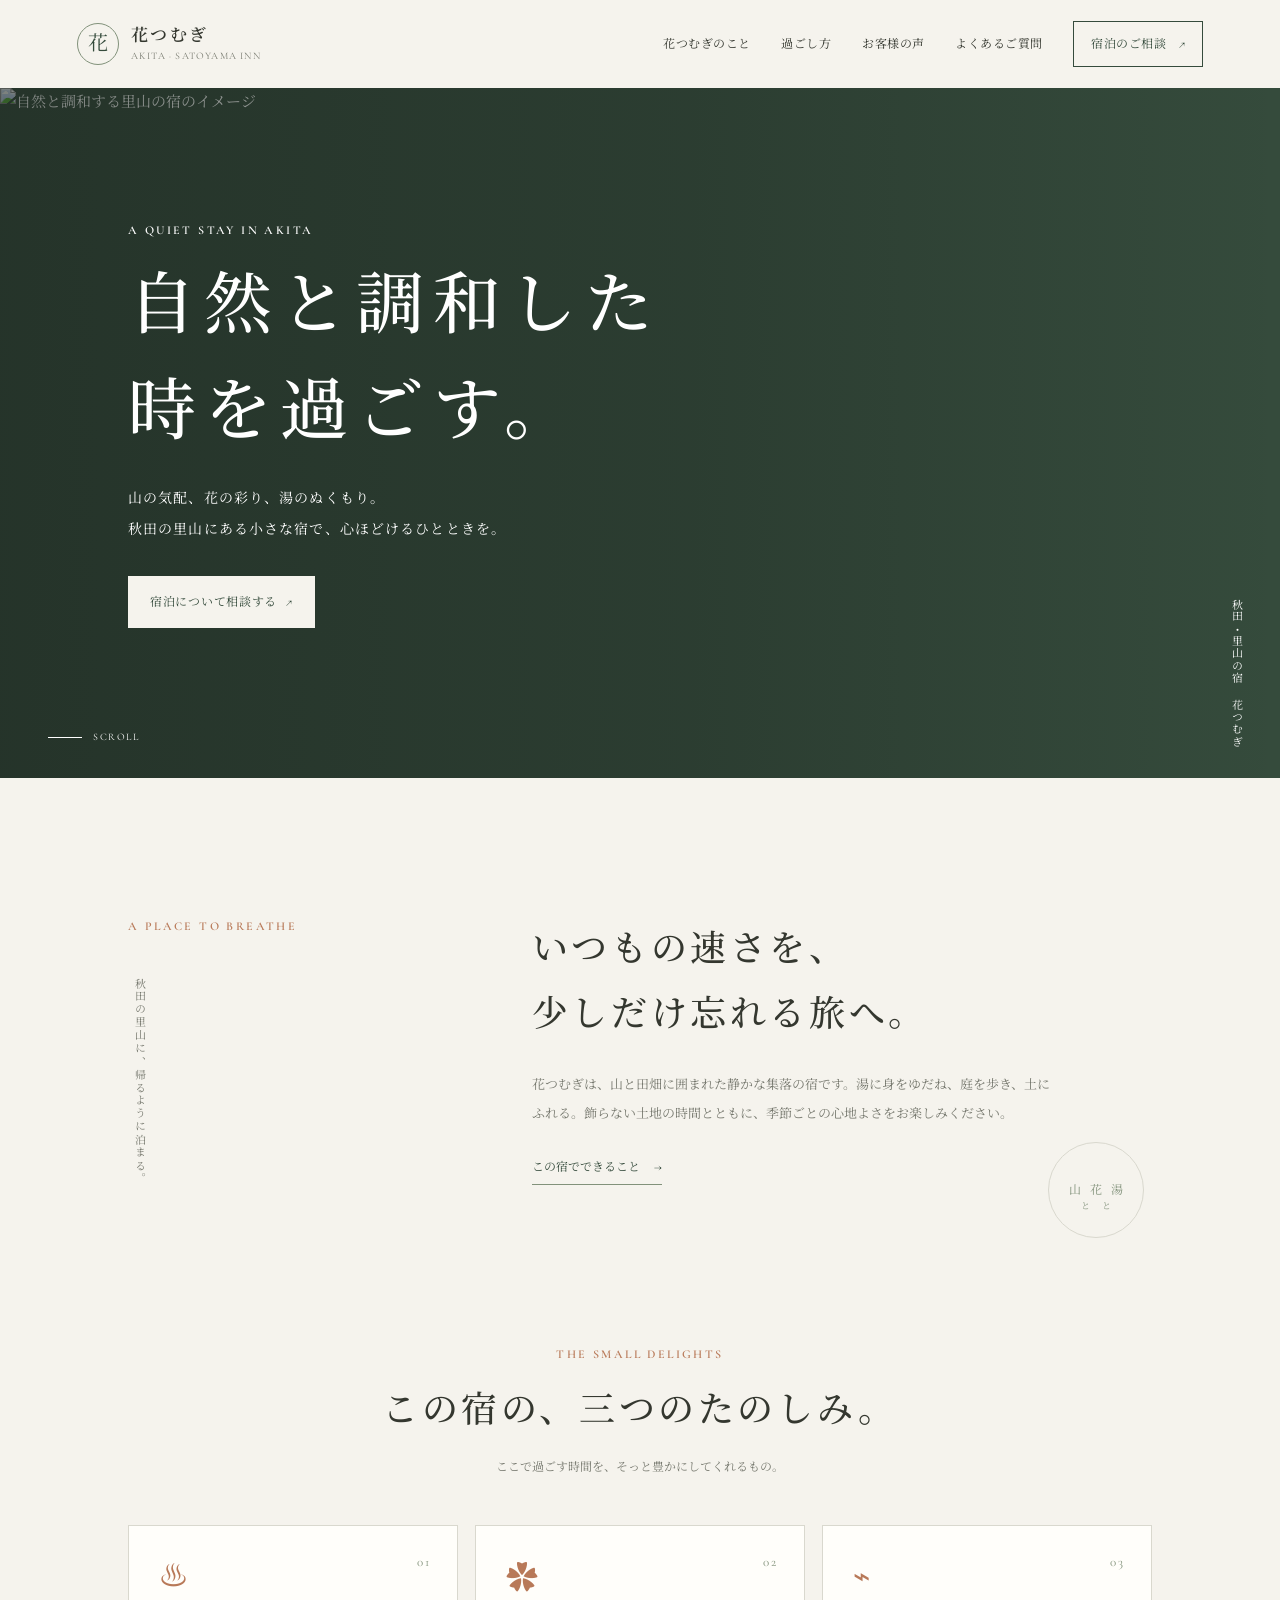
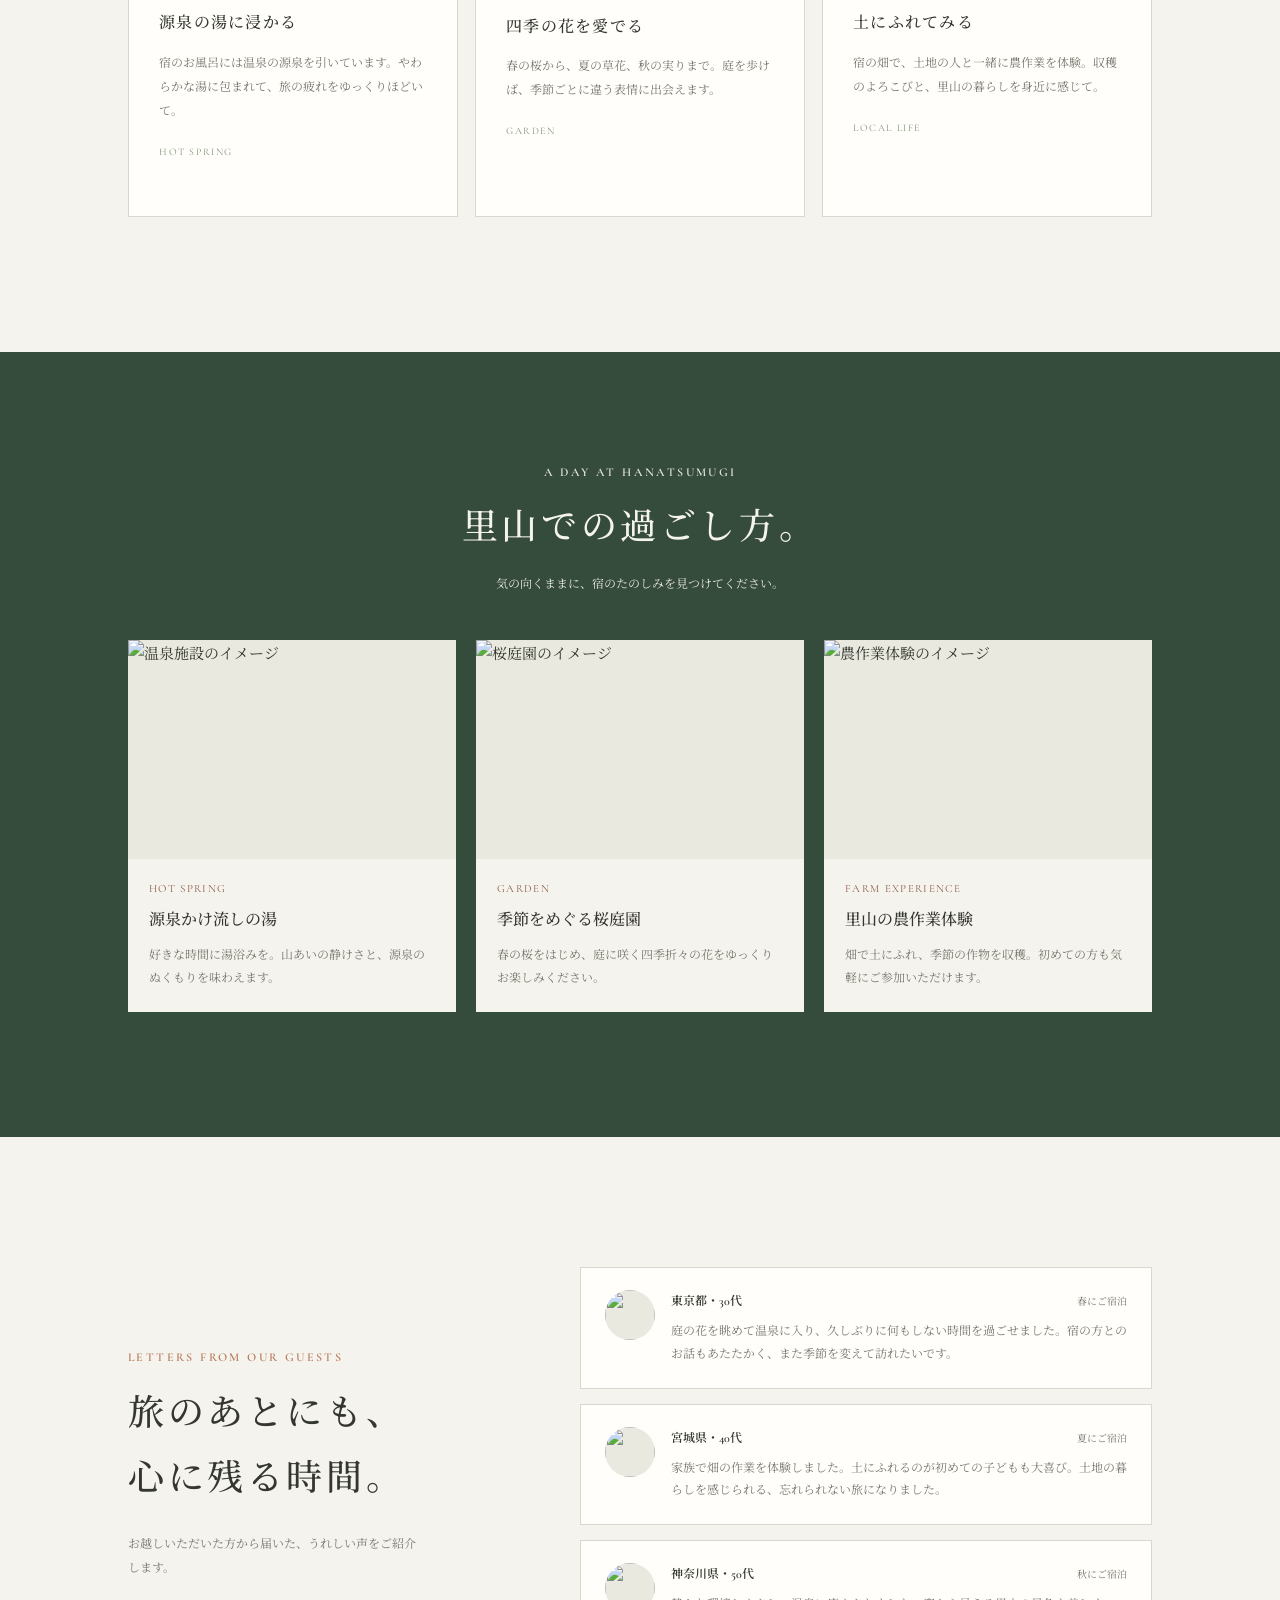
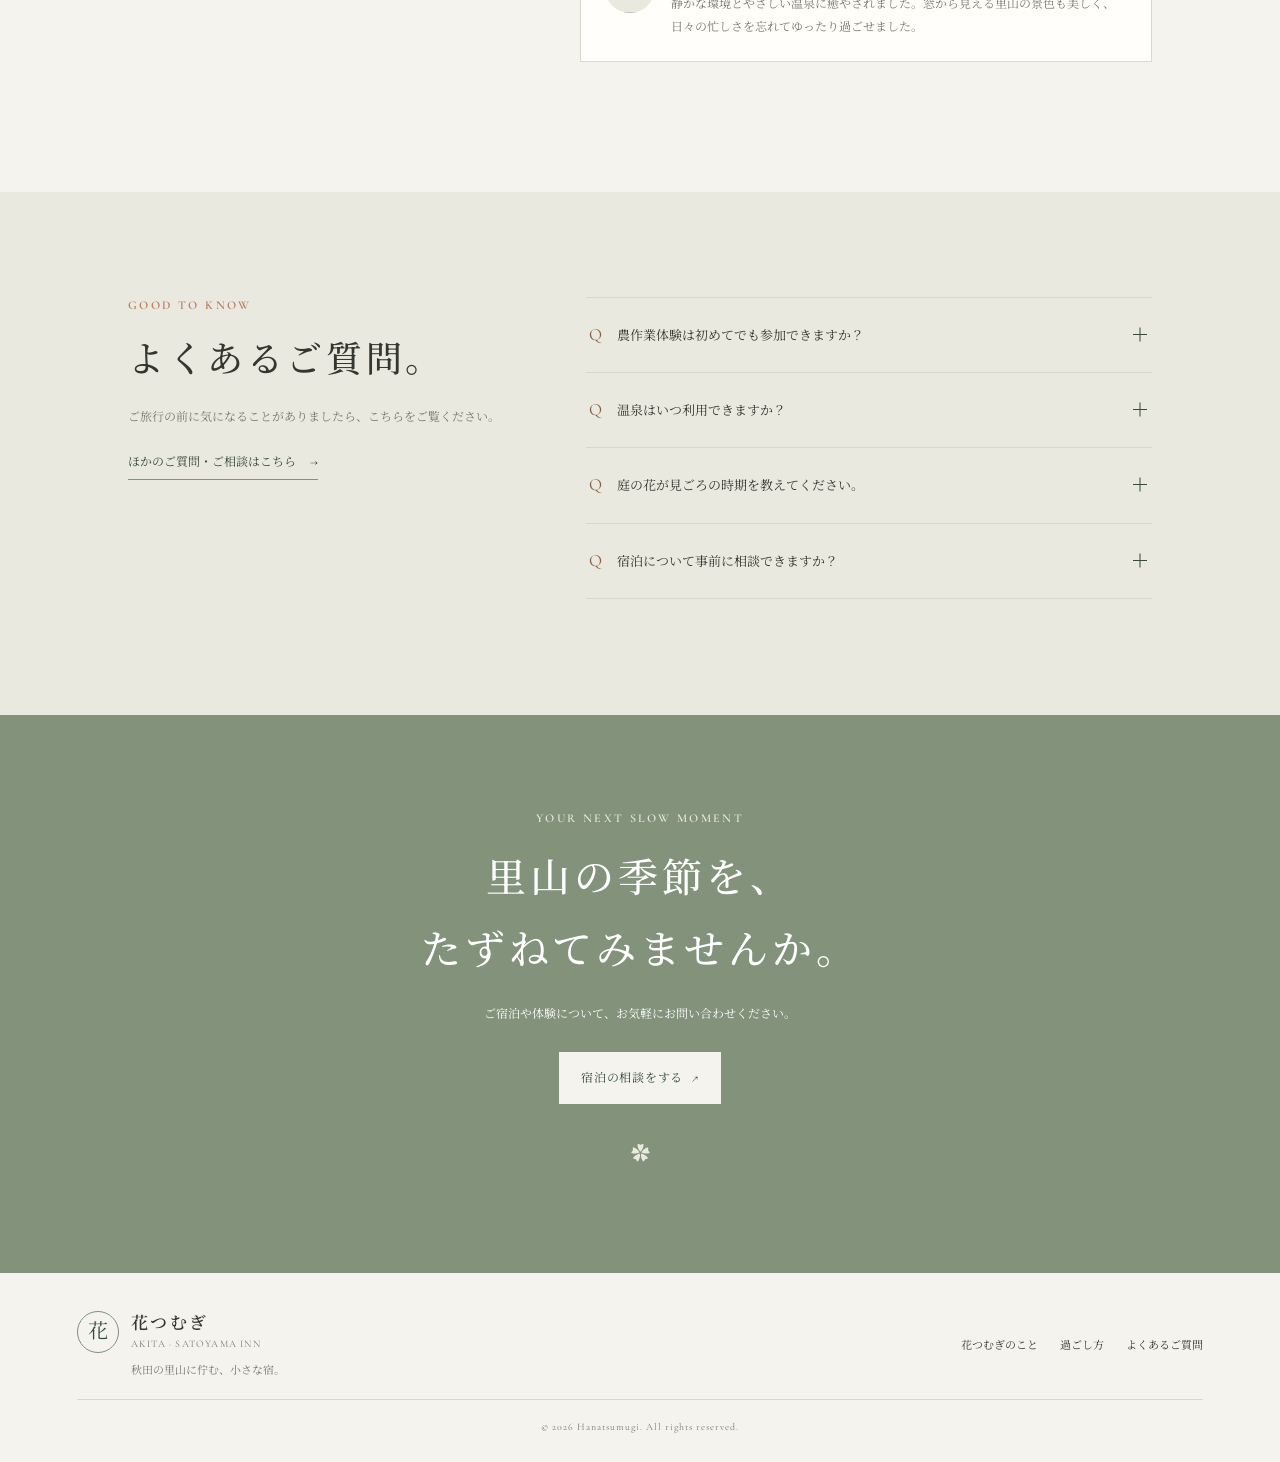
==== lp-01/index.html @ 178aeaea "aaa" ====
<!DOCTYPE html>
<html lang="ja">
<head>
    <meta charset="UTF-8">
    <meta name="viewport" content="width=device-width, initial-scale=1.0">
    <meta name="description" content="秋田の里山に佇む、小さな宿「花つむぎ」。源泉の湯と四季の庭、土地の暮らしにふれる滞在をお楽しみください。">
    <meta name="theme-color" content="#f5f3ed">
    <title>花つむぎ | 秋田の里山に佇む小さな宿</title>
    <link rel="preconnect" href="https://fonts.googleapis.com">
    <link rel="preconnect" href="https://fonts.gstatic.com" crossorigin>
    <link href="https://fonts.googleapis.com/css2?family=Cormorant+Garamond:wght@400;500;600&family=Noto+Serif+JP:wght@400;500;600;700&display=swap" rel="stylesheet">
    <link rel="stylesheet" href="css/style.css">
    <script src="js/script.js" defer></script>
</head>
<body>
    <header class="site-header">
        <a class="brand" href="#top" aria-label="花つむぎ ホーム">
            <span class="brand-mark" aria-hidden="true">花</span>
            <span class="brand-copy">
                <span class="brand-name">花つむぎ</span>
                <span class="brand-caption">AKITA · SATOYAMA INN</span>
            </span>
        </a>
        <button class="menu-toggle" type="button" aria-expanded="false" aria-controls="primary-nav" aria-label="メニューを開く">
            <span></span><span></span>
        </button>
        <nav class="primary-nav" id="primary-nav" aria-label="メインナビゲーション">
            <a href="#story">花つむぎのこと</a>
            <a href="#stay">過ごし方</a>
            <a href="#voices">お客様の声</a>
            <a href="#faq">よくあるご質問</a>
            <a class="nav-cta" href="#reservation">宿泊のご相談 <span aria-hidden="true">↗</span></a>
        </nav>
    </header>

    <main id="top">
        <section class="hero" aria-labelledby="hero-title">
            <img class="hero-image" src="https://placehold.jp/800x400.png?text=Main+Visual" alt="自然と調和する里山の宿のイメージ">
            <div class="hero-shade"></div>
            <div class="hero-content">
                <p class="eyebrow hero-eyebrow">A QUIET STAY IN AKITA</p>
                <h1 id="hero-title">自然と調和した<br>時を過ごす。</h1>
                <p class="hero-description">山の気配、花の彩り、湯のぬくもり。<br>秋田の里山にある小さな宿で、心ほどけるひとときを。</p>
                <a class="button button-light" href="#reservation">宿泊について相談する <span aria-hidden="true">↗</span></a>
            </div>
            <p class="hero-note">秋田・里山の宿　花つむぎ</p>
            <a class="scroll-cue" href="#story"><span></span>SCROLL</a>
        </section>

        <section class="intro section-wrap" id="story" aria-labelledby="story-title">
            <div class="intro-label">
                <p class="eyebrow">A PLACE TO BREATHE</p>
                <span class="vertical-note">秋田の里山に、帰るように泊まる。</span>
            </div>
            <div class="intro-copy">
                <h2 id="story-title">いつもの速さを、<br>少しだけ忘れる旅へ。</h2>
                <p>花つむぎは、山と田畑に囲まれた静かな集落の宿です。湯に身をゆだね、庭を歩き、土にふれる。飾らない土地の時間とともに、季節ごとの心地よさをお楽しみください。</p>
                <a class="text-link" href="#stay">この宿でできること <span aria-hidden="true">→</span></a>
            </div>
            <div class="intro-stamp" aria-hidden="true"><span>山</span><span>と</span><span>花</span><span>と</span><span>湯</span></div>
        </section>

        <section class="features section-wrap" aria-labelledby="features-title">
            <div class="section-heading">
                <p class="eyebrow">THE SMALL DELIGHTS</p>
                <h2 id="features-title">この宿の、三つのたのしみ。</h2>
                <p>ここで過ごす時間を、そっと豊かにしてくれるもの。</p>
            </div>
            <div class="feature-grid">
                <article class="feature-card">
                    <span class="feature-number">01</span>
                    <span class="feature-icon" aria-hidden="true">♨</span>
                    <h3>源泉の湯に浸かる</h3>
                    <p>宿のお風呂には温泉の源泉を引いています。やわらかな湯に包まれて、旅の疲れをゆっくりほどいて。</p>
                    <span class="feature-caption">HOT SPRING</span>
                </article>
                <article class="feature-card">
                    <span class="feature-number">02</span>
                    <span class="feature-icon feature-flower" aria-hidden="true">✿</span>
                    <h3>四季の花を愛でる</h3>
                    <p>春の桜から、夏の草花、秋の実りまで。庭を歩けば、季節ごとに違う表情に出会えます。</p>
                    <span class="feature-caption">GARDEN</span>
                </article>
                <article class="feature-card">
                    <span class="feature-number">03</span>
                    <span class="feature-icon" aria-hidden="true">⌁</span>
                    <h3>土にふれてみる</h3>
                    <p>宿の畑で、土地の人と一緒に農作業を体験。収穫のよろこびと、里山の暮らしを身近に感じて。</p>
                    <span class="feature-caption">LOCAL LIFE</span>
                </article>
            </div>
        </section>

        <section class="stay-section" id="stay" aria-labelledby="stay-title">
            <div class="section-wrap">
                <div class="section-heading section-heading-light">
                    <p class="eyebrow">A DAY AT HANATSUMUGI</p>
                    <h2 id="stay-title">里山での過ごし方。</h2>
                    <p>気の向くままに、宿のたのしみを見つけてください。</p>
                </div>
                <div class="stay-grid" id="stay-list" aria-live="polite"></div>
            </div>
        </section>

        <section class="quote-section section-wrap" id="voices" aria-labelledby="voices-title">
            <div class="quote-heading">
                <p class="eyebrow">LETTERS FROM OUR GUESTS</p>
                <h2 id="voices-title">旅のあとにも、<br>心に残る時間。</h2>
                <p>お越しいただいた方から届いた、うれしい声をご紹介します。</p>
            </div>
            <div class="review-list" id="review-list" aria-live="polite"></div>
        </section>

        <section class="faq-section" id="faq" aria-labelledby="faq-title">
            <div class="section-wrap faq-layout">
                <div class="faq-heading">
                    <p class="eyebrow">GOOD TO KNOW</p>
                    <h2 id="faq-title">よくあるご質問。</h2>
                    <p>ご旅行の前に気になることがありましたら、こちらをご覧ください。</p>
                    <a class="text-link" href="#reservation">ほかのご質問・ご相談はこちら <span aria-hidden="true">→</span></a>
                </div>
                <div class="faq-list" id="faq-list"></div>
            </div>
        </section>

        <section class="reservation" id="reservation" aria-labelledby="reservation-title">
            <div class="reservation-inner">
                <p class="eyebrow">YOUR NEXT SLOW MOMENT</p>
                <h2 id="reservation-title">里山の季節を、<br>たずねてみませんか。</h2>
                <p>ご宿泊や体験について、お気軽にお問い合わせください。</p>
                <a class="button button-light" href="mailto:hello@hanatsumugi.example">宿泊の相談をする <span aria-hidden="true">↗</span></a>
                <span class="reservation-flower" aria-hidden="true">✿</span>
            </div>
        </section>
    </main>

    <footer class="site-footer">
        <a class="brand footer-brand" href="#top" aria-label="花つむぎ ホーム">
            <span class="brand-mark" aria-hidden="true">花</span>
            <span class="brand-copy">
                <span class="brand-name">花つむぎ</span>
                <span class="brand-caption">AKITA · SATOYAMA INN</span>
            </span>
        </a>
        <p>秋田の里山に佇む、小さな宿。</p>
        <nav class="footer-nav" aria-label="フッターナビゲーション">
            <a href="#story">花つむぎのこと</a>
            <a href="#stay">過ごし方</a>
            <a href="#faq">よくあるご質問</a>
        </nav>
        <small>© 2026 Hanatsumugi. All rights reserved.</small>
    </footer>
</body>
</html>
---- lp-01/css/style.css ----
@charset "UTF-8";

:root {
    /* Google Fonts: editorial English display face and readable Japanese serif. */
    --font_en: "Cormorant Garamond", serif;
    --font_ja: "Noto Serif JP", serif;
    --font-family: var(--font_en), var(--font_ja);

    /* Main brand palette: deep forest, sage, warm paper, and ink. */
    --primary-color: #354b3c;
    --secondary-color: #82927b;
    --bg-color: #f5f3ed;
    --text-color: #34372f;
    --accent-color: #b87958;
    --accent-dark: #8d5d45;
    --surface-color: #fffefa;
    --surface-muted: #e9e9df;
    --border-color: #d9d8ce;
    --muted-color: #77796f;
    --white-color: #ffffff;
    --shadow-color: rgba(31, 42, 33, 0.12);
    --overlay-color: rgba(25, 34, 28, 0.34);
    --overlay-strong: rgba(25, 34, 28, 0.57);
}

* {
    box-sizing: border-box;
}

html {
    scroll-behavior: smooth;
    scroll-padding-top: 5.5rem;
}

body {
    margin: 0;
    background: var(--bg-color);
    color: var(--text-color);
    font-family: var(--font-family);
    font-size: 15px;
    line-height: 1.9;
    -webkit-font-smoothing: antialiased;
}

img {
    display: block;
    max-width: 100%;
}

a {
    color: inherit;
    text-decoration: none;
}

button {
    color: inherit;
    font: inherit;
}

.site-header {
    position: relative;
    z-index: 5;
    display: flex;
    min-height: 88px;
    align-items: center;
    justify-content: space-between;
    padding: 0 clamp(24px, 6vw, 92px);
    background: var(--bg-color);
}

.brand {
    display: inline-flex;
    align-items: center;
    gap: 12px;
}

.brand-mark {
    display: grid;
    width: 42px;
    height: 42px;
    place-items: center;
    border: 1px solid var(--secondary-color);
    border-radius: 50%;
    color: var(--primary-color);
    font-size: 20px;
}

.brand-copy {
    display: grid;
    line-height: 1.25;
}

.brand-name {
    font-size: 17px;
    font-weight: 600;
    letter-spacing: 0.14em;
}

.brand-caption {
    margin-top: 4px;
    color: var(--muted-color);
    font-family: var(--font_en);
    font-size: 10px;
    letter-spacing: 0.12em;
}

.primary-nav {
    display: flex;
    align-items: center;
    gap: clamp(18px, 2.4vw, 38px);
    font-size: 12px;
    letter-spacing: 0.04em;
}

.primary-nav > a:not(.nav-cta),
.footer-nav a {
    transition: color 180ms ease;
}

.primary-nav > a:not(.nav-cta):hover,
.footer-nav a:hover {
    color: var(--accent-dark);
}

.nav-cta {
    padding: 11px 17px;
    border: 1px solid var(--primary-color);
    color: var(--primary-color);
    transition: color 180ms ease, background-color 180ms ease;
}

.nav-cta:hover {
    background: var(--primary-color);
    color: var(--white-color);
}

.nav-cta span,
.button span {
    margin-left: 9px;
}

.menu-toggle {
    display: none;
}

.hero {
    position: relative;
    display: flex;
    min-height: min(690px, 72vw);
    align-items: center;
    overflow: hidden;
    background: var(--primary-color);
    color: var(--white-color);
}

.hero-image,
.hero-shade {
    position: absolute;
    inset: 0;
    width: 100%;
    height: 100%;
}

.hero-image {
    object-fit: cover;
    object-position: center 54%;
}

.hero-shade {
    background: linear-gradient(90deg, var(--overlay-strong), var(--overlay-color) 54%, transparent);
}

.hero-content {
    position: relative;
    z-index: 1;
    width: min(1120px, 100%);
    margin: 0 auto;
    padding: 96px 48px 112px;
}

.eyebrow {
    margin: 0 0 16px;
    color: var(--accent-color);
    font-family: var(--font_en);
    font-size: 12px;
    font-weight: 600;
    letter-spacing: 0.2em;
    line-height: 1.4;
}

.hero-eyebrow {
    color: var(--white-color);
}

.hero h1 {
    margin: 0;
    font-size: clamp(38px, 5.3vw, 68px);
    font-weight: 500;
    letter-spacing: 0.12em;
    line-height: 1.55;
}

.hero-description {
    margin: 19px 0 31px;
    font-size: 14px;
    letter-spacing: 0.08em;
    line-height: 2.2;
}

.button {
    display: inline-flex;
    min-height: 52px;
    align-items: center;
    justify-content: center;
    padding: 13px 22px;
    font-size: 12px;
    letter-spacing: 0.06em;
    transition: background-color 180ms ease, color 180ms ease, transform 180ms ease;
}

.button:hover {
    transform: translateY(-2px);
}

.button-light {
    background: var(--bg-color);
    color: var(--primary-color);
}

.button-light:hover {
    background: var(--surface-muted);
}

.hero-note {
    position: absolute;
    right: 34px;
    bottom: 30px;
    z-index: 1;
    margin: 0;
    font-size: 11px;
    letter-spacing: 0.12em;
    writing-mode: vertical-rl;
}

.scroll-cue {
    position: absolute;
    bottom: 31px;
    left: 48px;
    z-index: 1;
    display: flex;
    align-items: center;
    gap: 11px;
    font-family: var(--font_en);
    font-size: 10px;
    letter-spacing: 0.15em;
}

.scroll-cue span {
    width: 34px;
    height: 1px;
    background: var(--white-color);
}

.section-wrap {
    width: min(1120px, 100%);
    margin: 0 auto;
    padding-right: 48px;
    padding-left: 48px;
}

.intro {
    position: relative;
    display: grid;
    grid-template-columns: 0.7fr 1.3fr;
    gap: 70px;
    padding-top: 140px;
    padding-bottom: 139px;
}

.intro-label {
    display: flex;
    flex-direction: column;
    align-items: flex-start;
    justify-content: space-between;
}

.vertical-note {
    color: var(--muted-color);
    font-size: 11px;
    letter-spacing: 0.18em;
    writing-mode: vertical-rl;
}

.intro-copy {
    max-width: 600px;
}

.intro-copy h2,
.section-heading h2,
.quote-heading h2,
.faq-heading h2,
.reservation h2 {
    margin: 0;
    font-size: clamp(25px, 3vw, 36px);
    font-weight: 500;
    letter-spacing: 0.1em;
    line-height: 1.8;
}

.intro-copy > p {
    max-width: 520px;
    margin: 23px 0 22px;
    color: var(--muted-color);
    font-size: 13px;
    line-height: 2.3;
}

.text-link {
    display: inline-flex;
    align-items: center;
    gap: 14px;
    padding-bottom: 5px;
    border-bottom: 1px solid var(--secondary-color);
    color: var(--primary-color);
    font-size: 12px;
    transition: gap 180ms ease, color 180ms ease;
}

.text-link:hover {
    gap: 20px;
    color: var(--accent-dark);
}

.intro-stamp {
    position: absolute;
    right: 56px;
    bottom: 86px;
    display: flex;
    width: 96px;
    height: 96px;
    align-items: center;
    justify-content: center;
    border: 1px solid var(--border-color);
    border-radius: 50%;
    color: var(--secondary-color);
    font-size: 12px;
}

.intro-stamp span:nth-child(even) {
    align-self: flex-end;
    margin-bottom: 22px;
    font-size: 9px;
}

.features {
    padding-top: 22px;
    padding-bottom: 135px;
}

.section-heading {
    margin-bottom: 46px;
    text-align: center;
}

.section-heading > p:last-child,
.faq-heading > p:not(.eyebrow),
.quote-heading > p:not(.eyebrow) {
    margin: 12px 0 0;
    color: var(--muted-color);
    font-size: 12px;
}

.feature-grid {
    display: grid;
    grid-template-columns: repeat(3, 1fr);
    gap: 17px;
}

.feature-card {
    position: relative;
    min-height: 292px;
    padding: 34px 30px 28px;
    border: 1px solid var(--border-color);
    background: var(--surface-color);
    transition: box-shadow 220ms ease, transform 220ms ease;
}

.feature-card:hover,
.stay-card:hover {
    transform: translateY(-5px);
    box-shadow: 0 14px 34px var(--shadow-color);
}

.feature-number {
    position: absolute;
    top: 24px;
    right: 27px;
    color: var(--secondary-color);
    font-family: var(--font_en);
    font-size: 13px;
    letter-spacing: 0.1em;
}

.feature-icon {
    display: block;
    margin-bottom: 14px;
    color: var(--accent-color);
    font-size: 29px;
    line-height: 1.2;
}

.feature-flower {
    font-size: 32px;
}

.feature-card h3 {
    margin: 0 0 12px;
    font-size: 16px;
    font-weight: 500;
    letter-spacing: 0.08em;
}

.feature-card p {
    margin: 0;
    color: var(--muted-color);
    font-size: 12px;
    line-height: 2;
}

.feature-caption {
    display: block;
    margin-top: 20px;
    color: var(--secondary-color);
    font-family: var(--font_en);
    font-size: 10px;
    letter-spacing: 0.16em;
}

.stay-section {
    padding: 112px 0 125px;
    background: var(--primary-color);
    color: var(--bg-color);
}

.section-heading-light {
    margin-bottom: 44px;
}

.section-heading-light .eyebrow {
    color: var(--surface-muted);
}

.section-heading-light > p:last-child {
    color: var(--surface-muted);
}

.stay-grid {
    display: grid;
    grid-template-columns: repeat(3, 1fr);
    gap: 20px;
}

.stay-card {
    overflow: hidden;
    background: var(--bg-color);
    color: var(--text-color);
    transition: box-shadow 220ms ease, transform 220ms ease;
}

.stay-card img {
    width: 100%;
    aspect-ratio: 1.5;
    object-fit: cover;
    background: var(--surface-muted);
}

.stay-card-body {
    padding: 20px 21px 23px;
}

.stay-card-category {
    margin: 0 0 5px;
    color: var(--accent-dark);
    font-family: var(--font_en);
    font-size: 11px;
    letter-spacing: 0.12em;
}

.stay-card h3 {
    margin: 0 0 9px;
    font-size: 16px;
    font-weight: 500;
}

.stay-card-body > p:last-child {
    margin: 0;
    color: var(--muted-color);
    font-size: 12px;
    line-height: 1.9;
}

.quote-section {
    display: grid;
    grid-template-columns: 0.8fr 1.2fr;
    gap: 70px;
    padding-top: 130px;
    padding-bottom: 130px;
}

.quote-heading {
    align-self: center;
}

.quote-heading > p:not(.eyebrow) {
    max-width: 290px;
    margin-top: 20px;
    line-height: 2;
}

.review-list {
    display: grid;
    gap: 15px;
}

.review-card {
    display: grid;
    grid-template-columns: 50px 1fr;
    gap: 16px;
    padding: 22px 24px;
    border: 1px solid var(--border-color);
    background: var(--surface-color);
}

.review-avatar {
    width: 50px;
    height: 50px;
    border-radius: 50%;
    object-fit: cover;
    background: var(--surface-muted);
}

.review-meta {
    display: flex;
    align-items: baseline;
    justify-content: space-between;
    gap: 12px;
}

.review-name {
    font-size: 12px;
    font-weight: 600;
}

.review-stay {
    color: var(--muted-color);
    font-size: 10px;
}

.review-text {
    margin: 7px 0 0;
    color: var(--muted-color);
    font-size: 12px;
    line-height: 1.9;
}

.faq-section {
    padding: 105px 0 116px;
    background: var(--surface-muted);
}

.faq-layout {
    display: grid;
    grid-template-columns: 0.8fr 1.2fr;
    gap: 80px;
}

.faq-heading .text-link {
    margin-top: 22px;
}

.faq-list {
    border-top: 1px solid var(--border-color);
}

.faq-item {
    border-bottom: 1px solid var(--border-color);
}

.faq-question {
    display: flex;
    width: 100%;
    align-items: center;
    justify-content: space-between;
    gap: 18px;
    padding: 21px 3px;
    border: 0;
    background: transparent;
    cursor: pointer;
    text-align: left;
    font-size: 13px;
}

.faq-question-label {
    display: flex;
    align-items: baseline;
    gap: 15px;
}

.faq-question-label > span:first-child {
    color: var(--accent-dark);
    font-family: var(--font_en);
    font-size: 17px;
}

.faq-toggle {
    position: relative;
    flex: 0 0 18px;
    width: 18px;
    height: 18px;
}

.faq-toggle::before,
.faq-toggle::after {
    position: absolute;
    top: 8px;
    left: 2px;
    width: 14px;
    height: 1px;
    background: var(--primary-color);
    content: "";
    transition: transform 200ms ease;
}

.faq-toggle::after {
    transform: rotate(90deg);
}

.faq-question[aria-expanded="true"] .faq-toggle::after {
    transform: rotate(0);
}

.faq-answer {
    display: grid;
    grid-template-rows: 0fr;
    transition: grid-template-rows 260ms ease;
}

.faq-item.is-open .faq-answer {
    grid-template-rows: 1fr;
}

.faq-answer-inner {
    overflow: hidden;
}

.faq-answer p {
    margin: 0;
    padding: 0 37px 20px;
    color: var(--muted-color);
    font-size: 12px;
    line-height: 2;
}

.reservation {
    overflow: hidden;
    padding: 95px 24px 100px;
    background: var(--secondary-color);
    color: var(--white-color);
    text-align: center;
}

.reservation .eyebrow {
    color: var(--surface-muted);
}

.reservation h2 {
    font-size: clamp(27px, 3.5vw, 40px);
}

.reservation-inner > p:not(.eyebrow) {
    margin: 16px 0 27px;
    font-size: 12px;
}

.reservation-flower {
    display: block;
    margin-top: 32px;
    color: var(--surface-muted);
    font-size: 19px;
}

.site-footer {
    display: grid;
    grid-template-columns: 1fr auto;
    align-items: center;
    gap: 18px 30px;
    padding: 38px clamp(24px, 6vw, 92px) 25px;
    background: var(--bg-color);
}

.footer-brand {
    justify-self: start;
}

.site-footer > p {
    grid-column: 1;
    margin: -10px 0 0 54px;
    color: var(--muted-color);
    font-size: 11px;
}

.footer-nav {
    display: flex;
    grid-column: 2;
    grid-row: 1 / span 2;
    gap: 22px;
    font-size: 11px;
}

.site-footer small {
    grid-column: 1 / -1;
    padding-top: 18px;
    border-top: 1px solid var(--border-color);
    color: var(--muted-color);
    font-family: var(--font_en);
    font-size: 10px;
    letter-spacing: 0.1em;
    text-align: center;
}

:focus-visible {
    outline: 2px solid var(--accent-color);
    outline-offset: 4px;
}

@media (max-width: 768px) {
    html {
        scroll-padding-top: 4.5rem;
    }

    .site-header {
        min-height: 72px;
        padding: 0 22px;
    }

    .brand-mark {
        width: 37px;
        height: 37px;
    }

    .menu-toggle {
        display: flex;
        width: 42px;
        height: 42px;
        flex-direction: column;
        align-items: center;
        justify-content: center;
        gap: 6px;
        border: 1px solid var(--border-color);
        background: transparent;
        cursor: pointer;
    }

    .menu-toggle span {
        width: 17px;
        height: 1px;
        background: var(--primary-color);
        transition: transform 180ms ease;
    }

    .menu-toggle[aria-expanded="true"] span:first-child {
        transform: translateY(3.5px) rotate(45deg);
    }

    .menu-toggle[aria-expanded="true"] span:last-child {
        transform: translateY(-3.5px) rotate(-45deg);
    }

    .primary-nav {
        position: absolute;
        top: 100%;
        right: 0;
        left: 0;
        display: none;
        align-items: stretch;
        gap: 0;
        padding: 9px 22px 20px;
        border-top: 1px solid var(--border-color);
        background: var(--bg-color);
    }

    .primary-nav.is-open {
        display: flex;
        flex-direction: column;
    }

    .primary-nav > a:not(.nav-cta) {
        padding: 12px 2px;
        border-bottom: 1px solid var(--border-color);
    }

    .nav-cta {
        align-self: flex-start;
        margin-top: 14px;
    }

    .hero {
        min-height: 620px;
        min-height: min(690px, 82svh);
    }

    .hero-image {
        object-position: 58% center;
    }

    .hero-shade {
        background: linear-gradient(90deg, var(--overlay-strong), var(--overlay-color) 75%, var(--overlay-color));
    }

    .hero-content {
        padding: 76px 28px 90px;
    }

    .hero h1 {
        font-size: clamp(37px, 8vw, 54px);
    }

    .hero-description {
        font-size: 12px;
    }

    .hero-note {
        right: 18px;
        bottom: 20px;
        font-size: 10px;
    }

    .scroll-cue {
        bottom: 23px;
        left: 28px;
    }

    .section-wrap {
        padding-right: 25px;
        padding-left: 25px;
    }

    .intro {
        grid-template-columns: 1fr;
        gap: 26px;
        padding-top: 95px;
        padding-bottom: 93px;
    }

    .intro-label {
        gap: 10px;
    }

    .vertical-note {
        writing-mode: horizontal-tb;
    }

    .intro-copy h2,
    .section-heading h2,
    .quote-heading h2,
    .faq-heading h2 {
        font-size: 27px;
    }

    .intro-stamp {
        right: 28px;
        bottom: 42px;
        width: 72px;
        height: 72px;
        font-size: 10px;
    }

    .features {
        padding-top: 0;
        padding-bottom: 91px;
    }

    .section-heading {
        margin-bottom: 30px;
    }

    .section-heading > p:last-child {
        font-size: 11px;
    }

    .feature-grid,
    .stay-grid {
        grid-template-columns: 1fr;
        gap: 13px;
    }

    .feature-card {
        min-height: 0;
        padding: 27px 25px 24px;
    }

    .stay-section {
        padding: 82px 0 88px;
    }

    .stay-card {
        display: grid;
        grid-template-columns: minmax(110px, 0.8fr) 1.2fr;
        align-items: stretch;
    }

    .stay-card img {
        height: 100%;
        min-height: 158px;
        aspect-ratio: auto;
    }

    .stay-card-body {
        padding: 17px 16px;
    }

    .stay-card h3 {
        font-size: 14px;
    }

    .stay-card-body > p:last-child {
        font-size: 11px;
    }

    .quote-section {
        grid-template-columns: 1fr;
        gap: 32px;
        padding-top: 88px;
        padding-bottom: 88px;
    }

    .review-card {
        grid-template-columns: 42px 1fr;
        gap: 12px;
        padding: 18px 15px;
    }

    .review-avatar {
        width: 42px;
        height: 42px;
    }

    .review-meta {
        align-items: flex-start;
        flex-direction: column;
        gap: 1px;
    }

    .faq-section {
        padding: 80px 0 88px;
    }

    .faq-layout {
        grid-template-columns: 1fr;
        gap: 35px;
    }

    .faq-question {
        padding: 18px 2px;
        font-size: 12px;
    }

    .faq-question-label {
        gap: 11px;
    }

    .faq-answer p {
        padding-right: 28px;
        padding-left: 31px;
    }

    .reservation {
        padding: 76px 22px 78px;
    }

    .site-footer {
        grid-template-columns: 1fr;
        gap: 17px;
        padding: 31px 25px 20px;
    }

    .site-footer > p {
        margin: -12px 0 0 49px;
    }

    .footer-nav {
        grid-column: 1;
        grid-row: auto;
        flex-wrap: wrap;
        gap: 10px 19px;
        margin-top: 5px;
    }

    .site-footer small {
        grid-column: 1;
        margin-top: 4px;
    }
}

@media (prefers-reduced-motion: reduce) {
    *,
    *::before,
    *::after {
        scroll-behavior: auto !important;
        transition-duration: 0.01ms !important;
    }
}
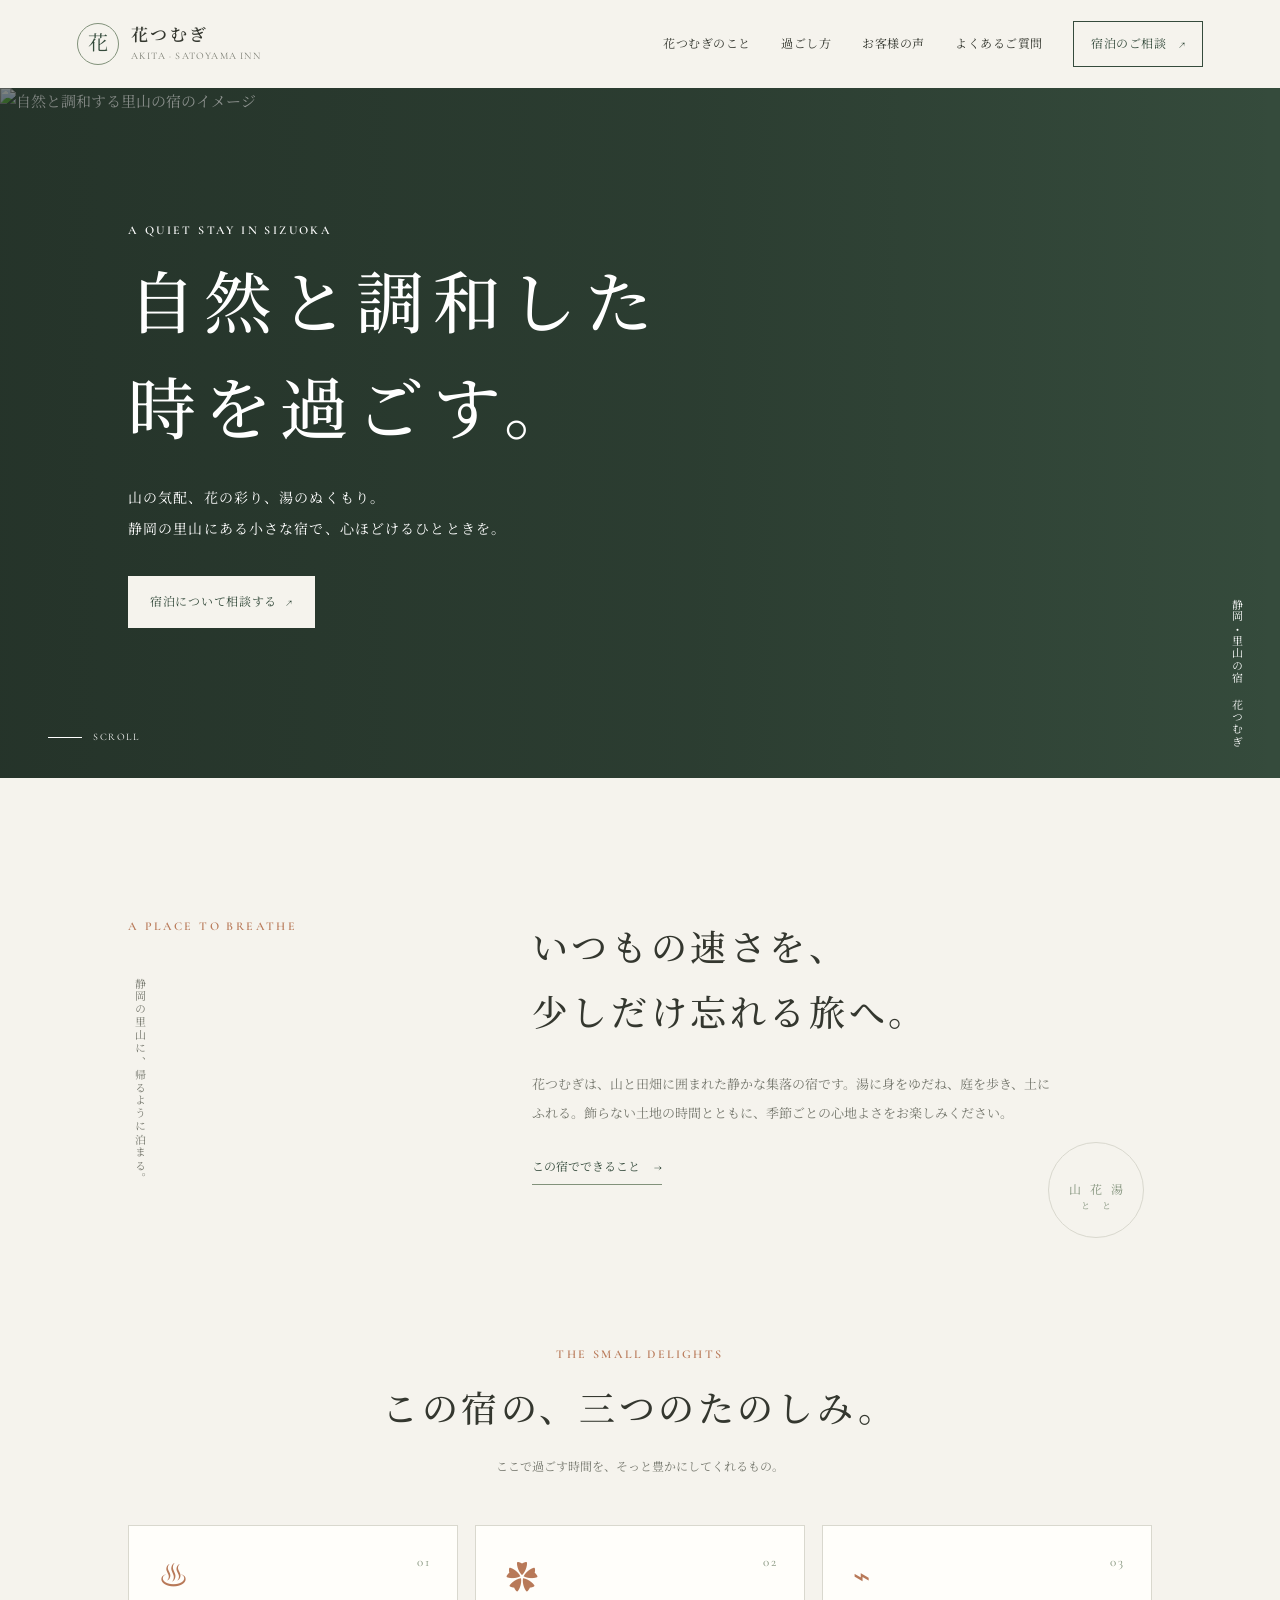
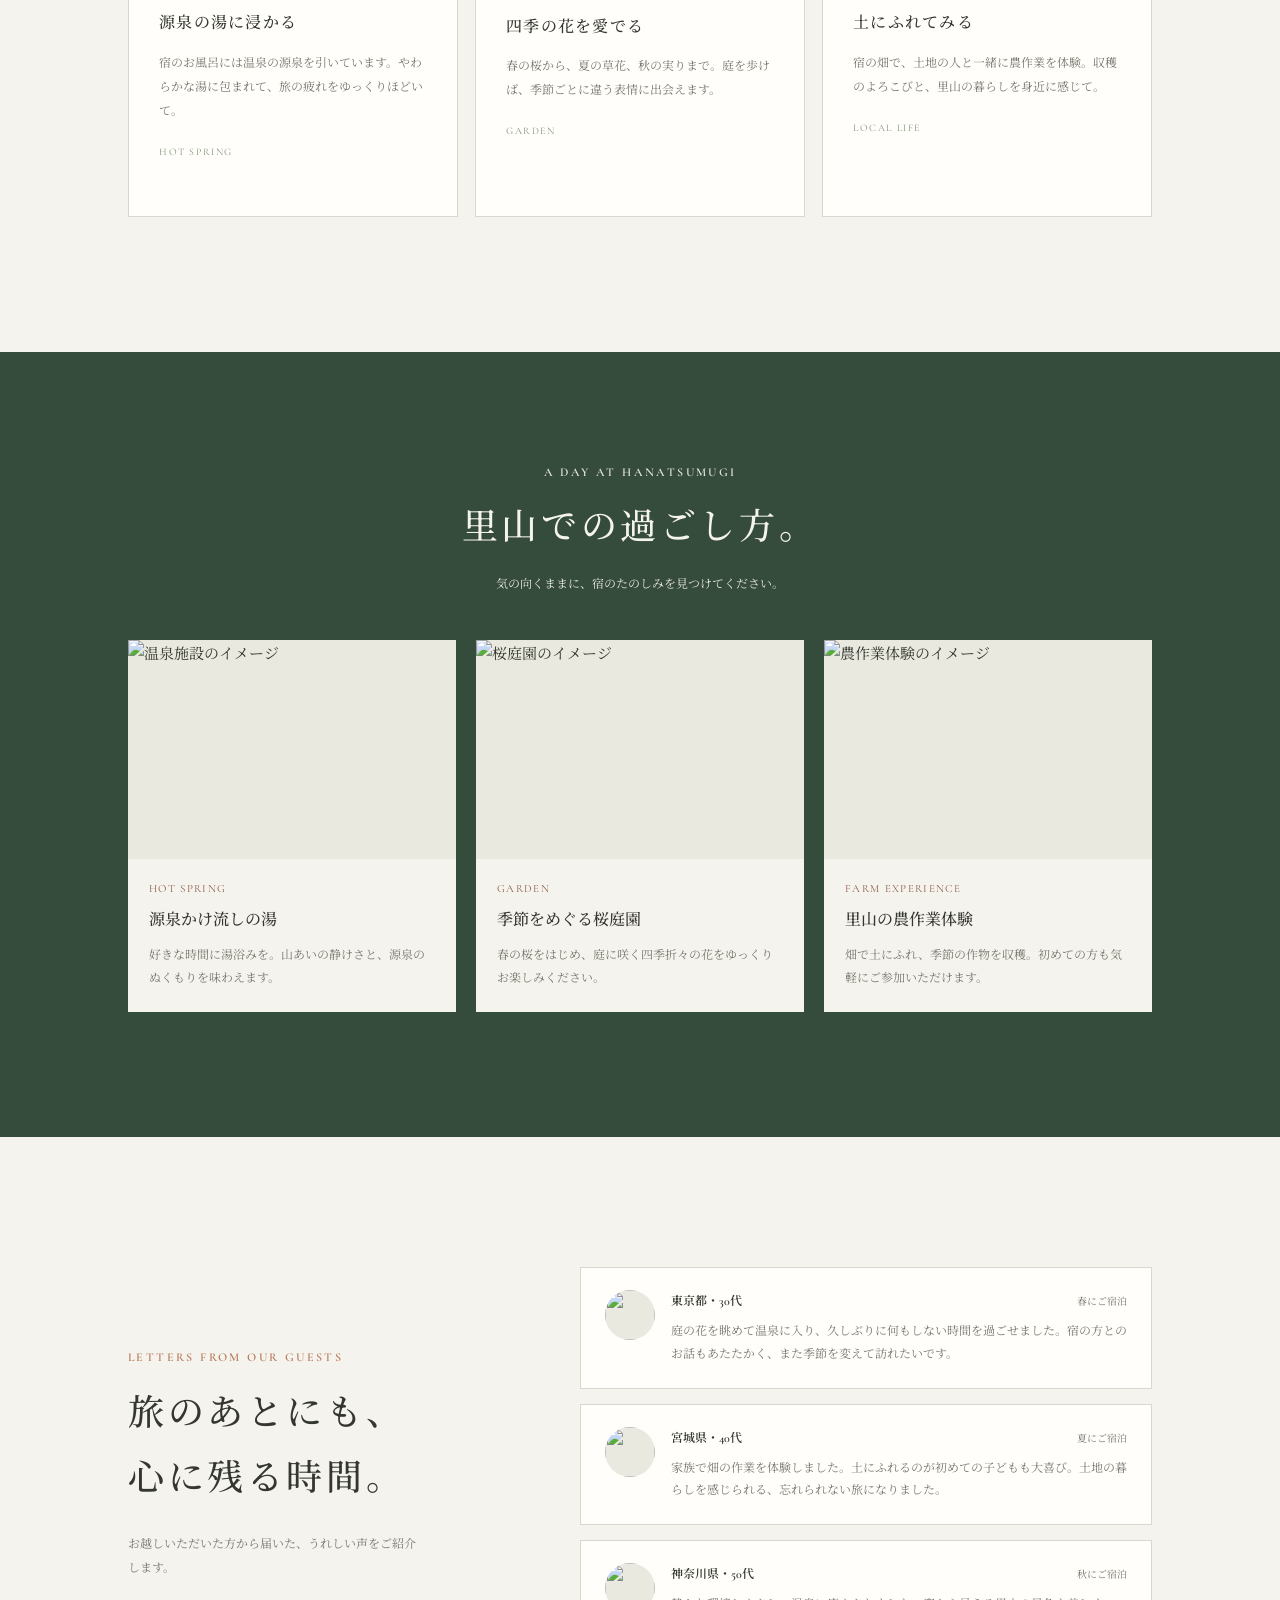
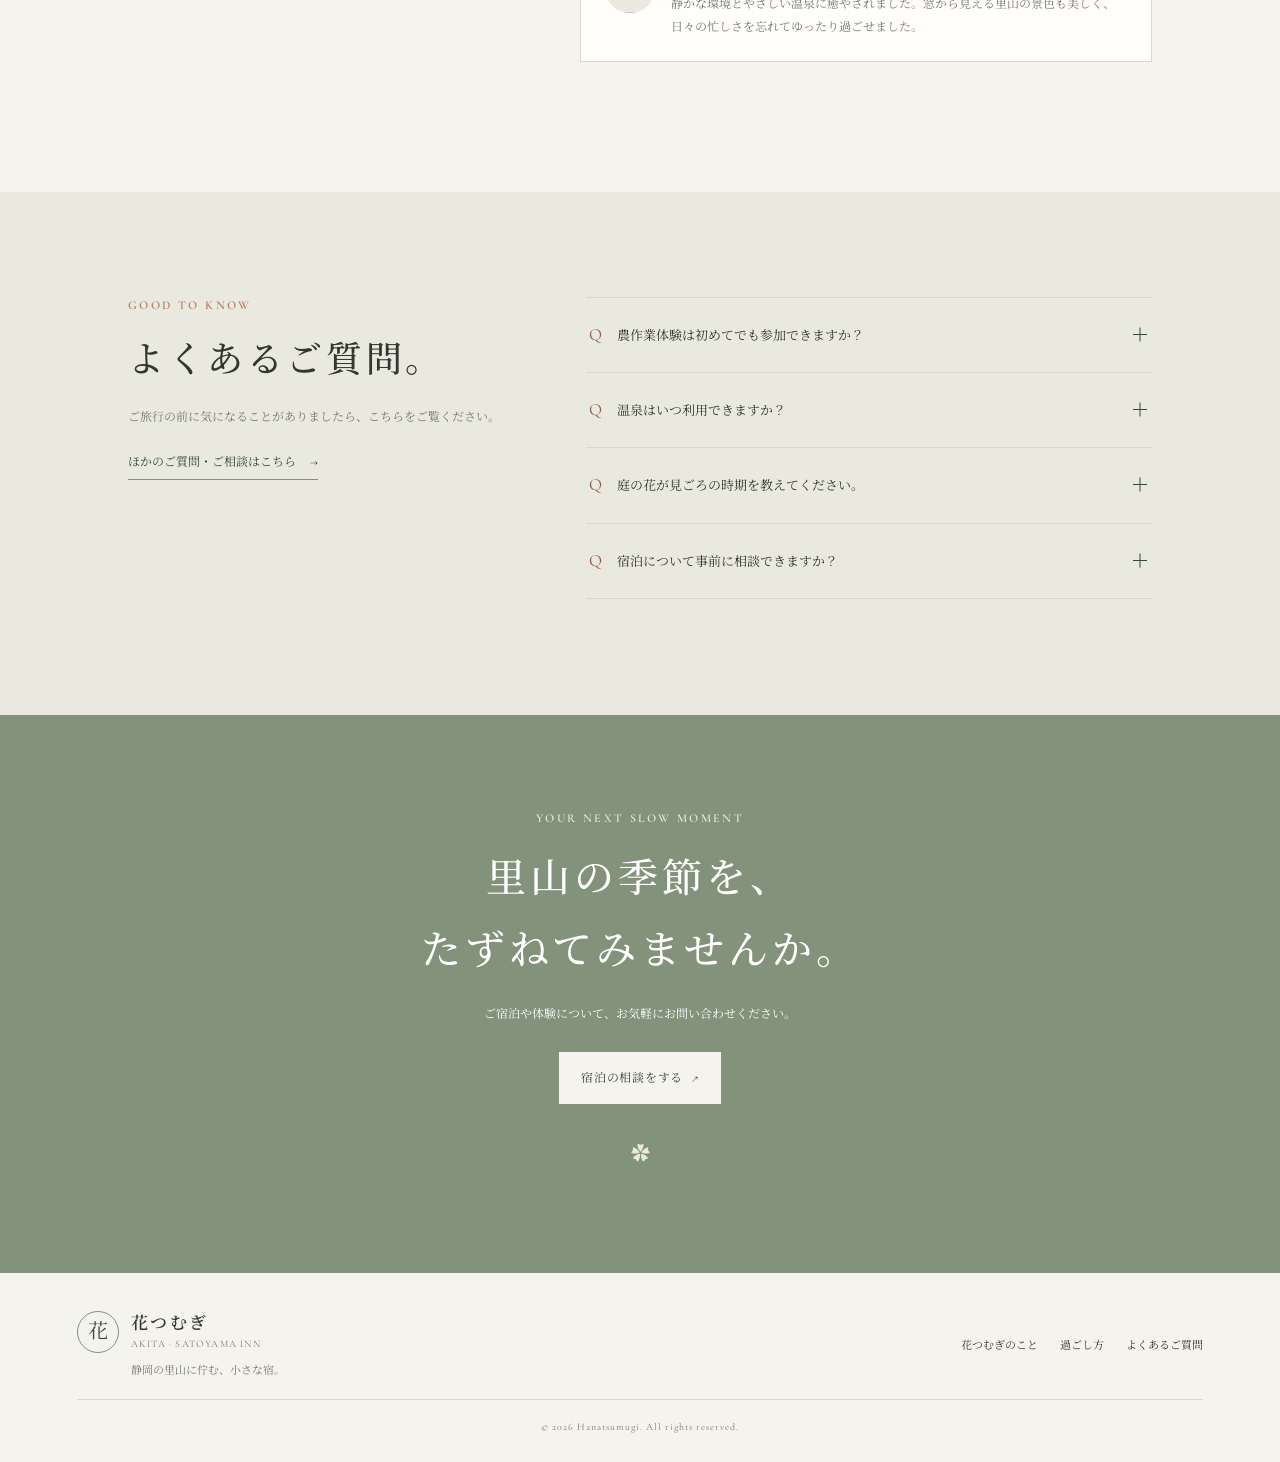
==== commit e7b918aa: "ddd" ====
--- a/lp-01/index.html
+++ b/lp-01/index.html
@@ -35,22 +35,22 @@
 
     <main id="top">
         <section class="hero" aria-labelledby="hero-title">
-            <img class="hero-image" src="https://placehold.jp/800x400.png?text=Main+Visual" alt="自然と調和する里山の宿のイメージ">
+            <img class="hero-image" src="lp-01../img/sakura.webp" alt="自然と調和する里山の宿のイメージ">
             <div class="hero-shade"></div>
             <div class="hero-content">
-                <p class="eyebrow hero-eyebrow">A QUIET STAY IN AKITA</p>
+                <p class="eyebrow hero-eyebrow">A QUIET STAY IN SIZUOKA</p>
                 <h1 id="hero-title">自然と調和した<br>時を過ごす。</h1>
-                <p class="hero-description">山の気配、花の彩り、湯のぬくもり。<br>秋田の里山にある小さな宿で、心ほどけるひとときを。</p>
+                <p class="hero-description">山の気配、花の彩り、湯のぬくもり。<br>静岡の里山にある小さな宿で、心ほどけるひとときを。</p>
                 <a class="button button-light" href="#reservation">宿泊について相談する <span aria-hidden="true">↗</span></a>
             </div>
-            <p class="hero-note">秋田・里山の宿　花つむぎ</p>
+            <p class="hero-note">静岡・里山の宿　花つむぎ</p>
             <a class="scroll-cue" href="#story"><span></span>SCROLL</a>
         </section>
 
         <section class="intro section-wrap" id="story" aria-labelledby="story-title">
             <div class="intro-label">
                 <p class="eyebrow">A PLACE TO BREATHE</p>
-                <span class="vertical-note">秋田の里山に、帰るように泊まる。</span>
+                <span class="vertical-note">静岡の里山に、帰るように泊まる。</span>
             </div>
             <div class="intro-copy">
                 <h2 id="story-title">いつもの速さを、<br>少しだけ忘れる旅へ。</h2>
@@ -142,7 +142,7 @@
                 <span class="brand-caption">AKITA · SATOYAMA INN</span>
             </span>
         </a>
-        <p>秋田の里山に佇む、小さな宿。</p>
+        <p>静岡の里山に佇む、小さな宿。</p>
         <nav class="footer-nav" aria-label="フッターナビゲーション">
             <a href="#story">花つむぎのこと</a>
             <a href="#stay">過ごし方</a>
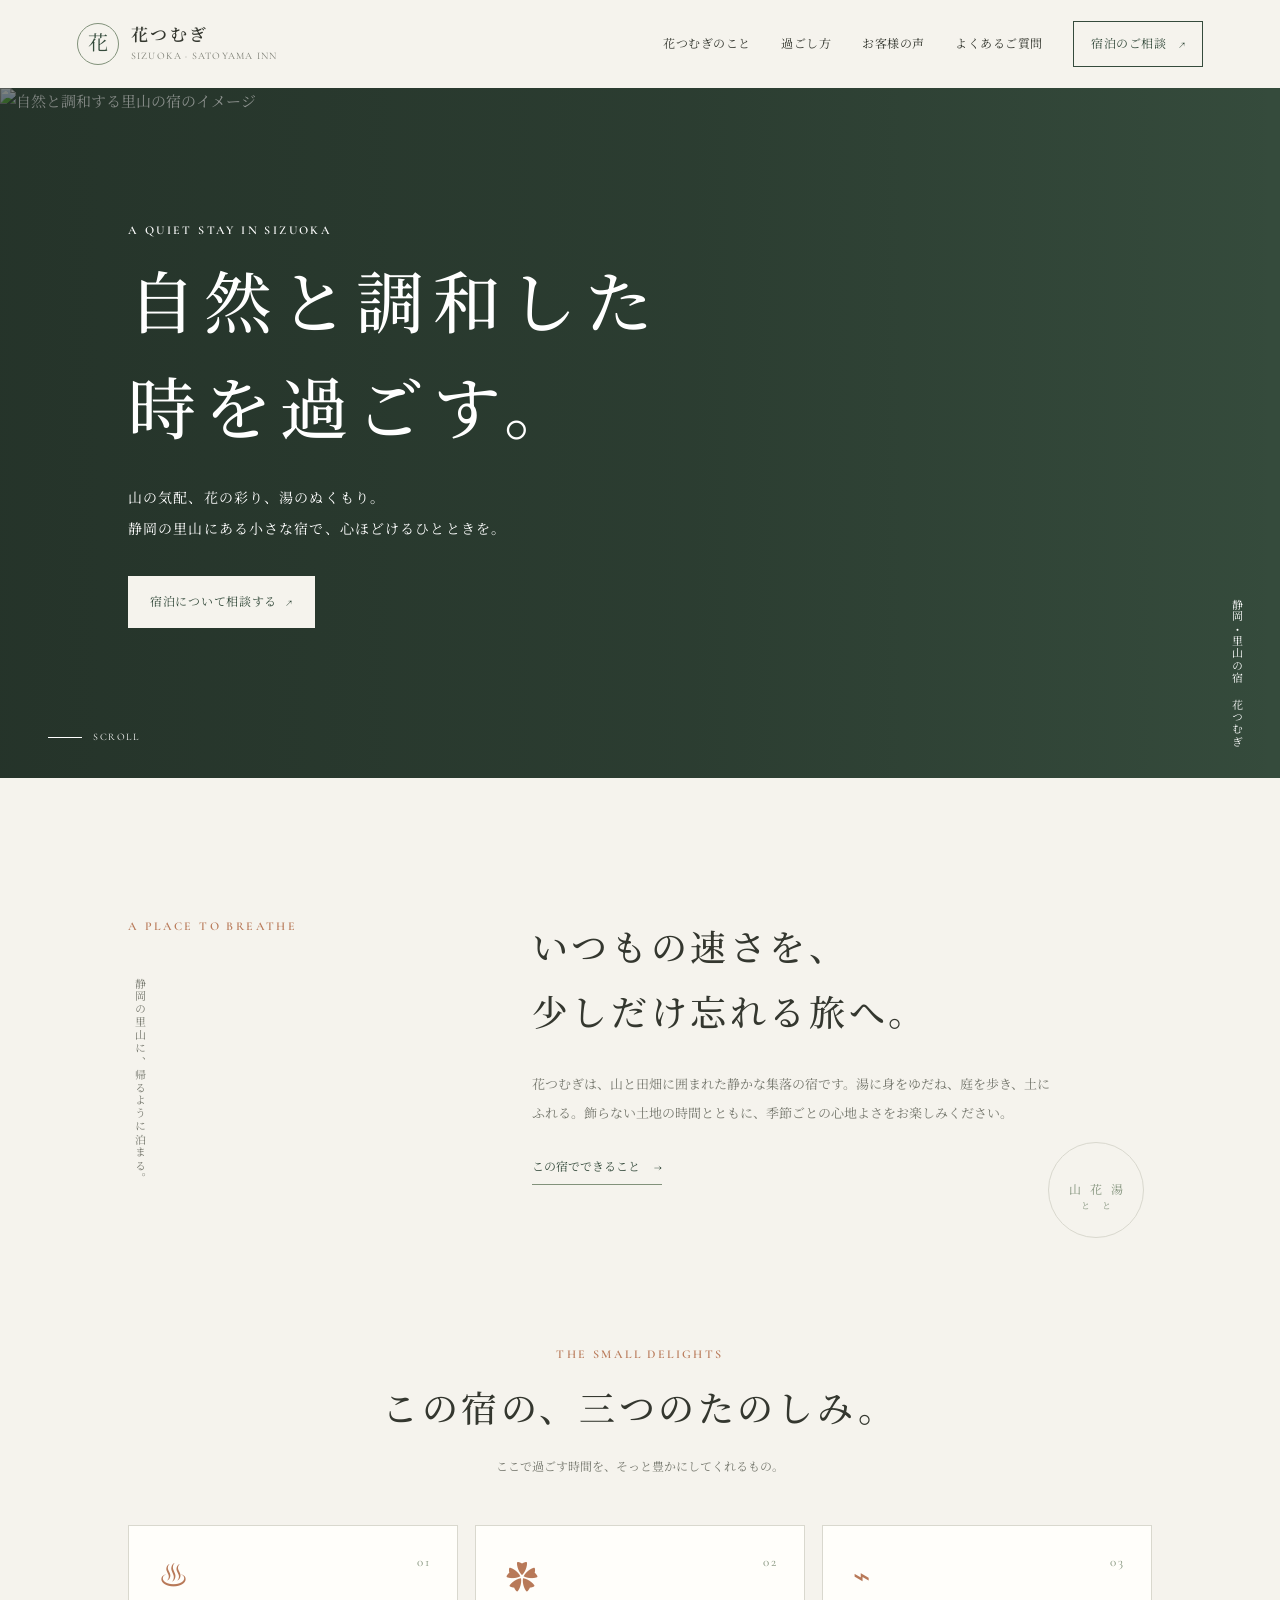
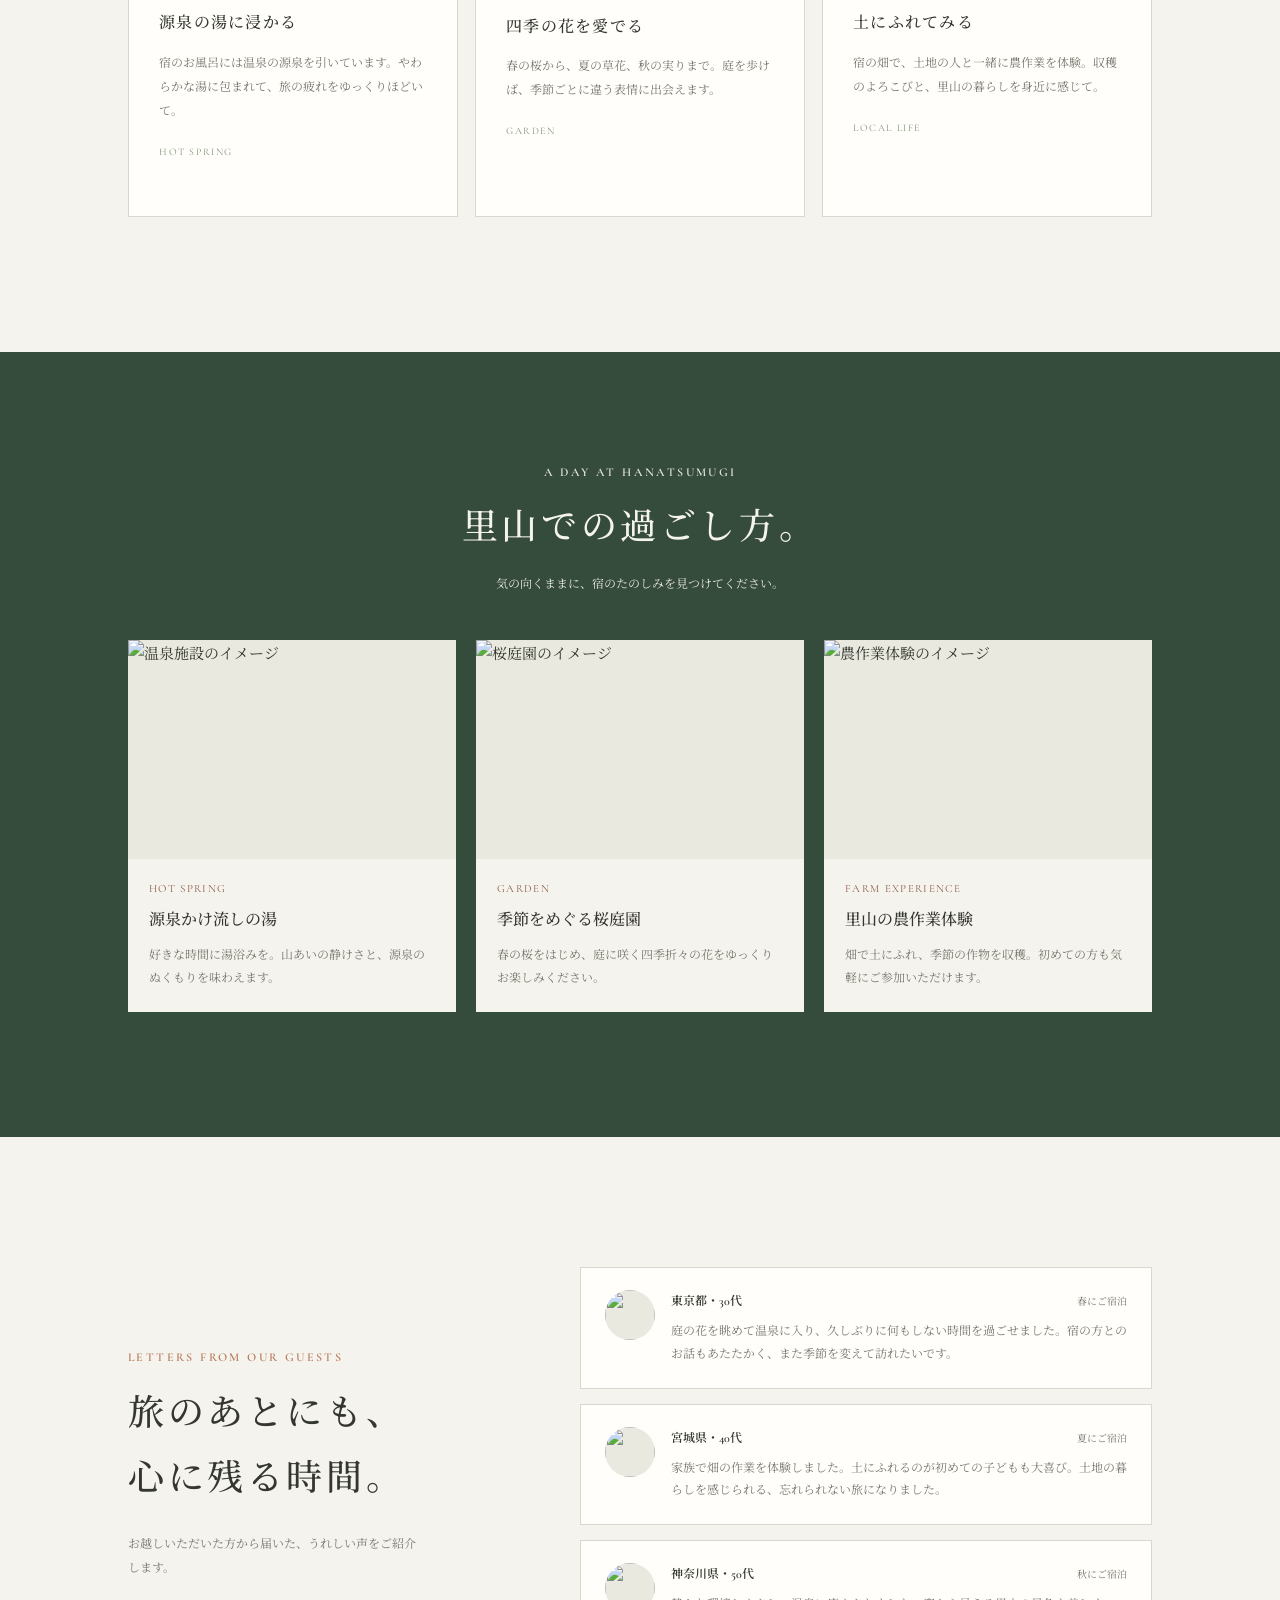
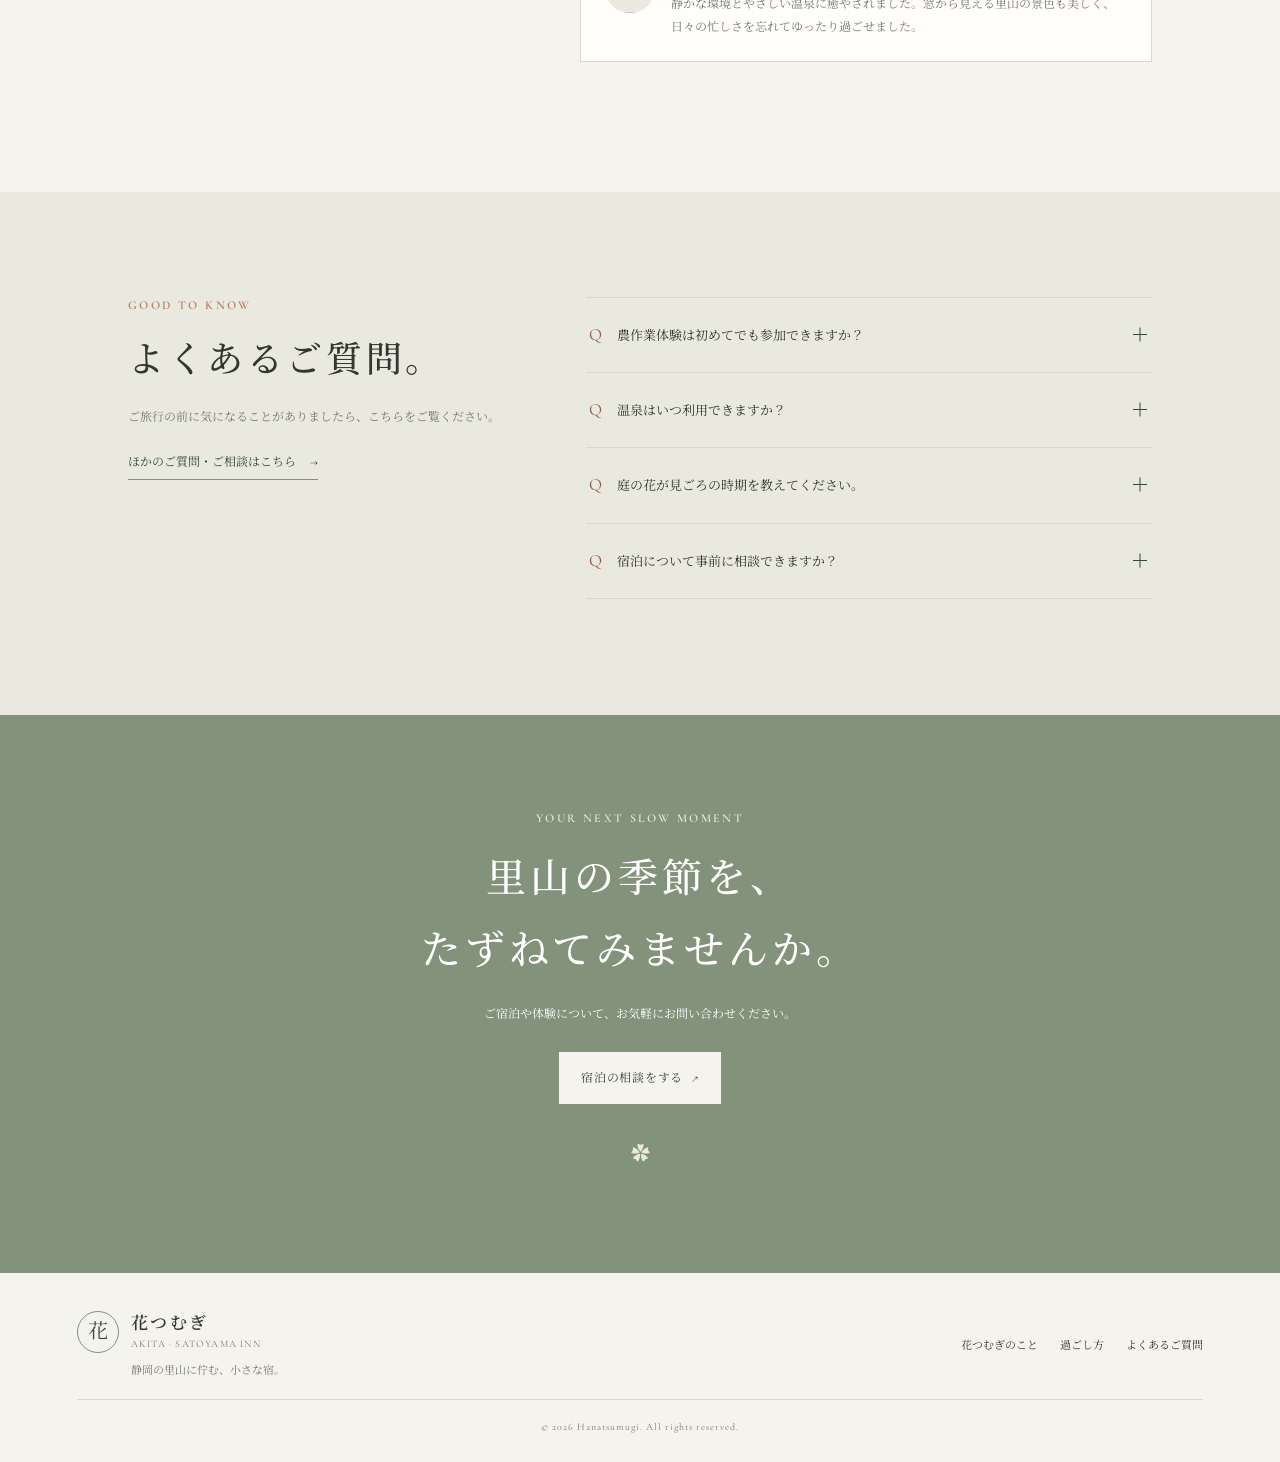
==== commit 0b40248e: "eee" ====
--- a/lp-01/index.html
+++ b/lp-01/index.html
@@ -18,7 +18,7 @@
             <span class="brand-mark" aria-hidden="true">花</span>
             <span class="brand-copy">
                 <span class="brand-name">花つむぎ</span>
-                <span class="brand-caption">AKITA · SATOYAMA INN</span>
+                <span class="brand-caption">SIZUOKA · SATOYAMA INN</span>
             </span>
         </a>
         <button class="menu-toggle" type="button" aria-expanded="false" aria-controls="primary-nav" aria-label="メニューを開く">
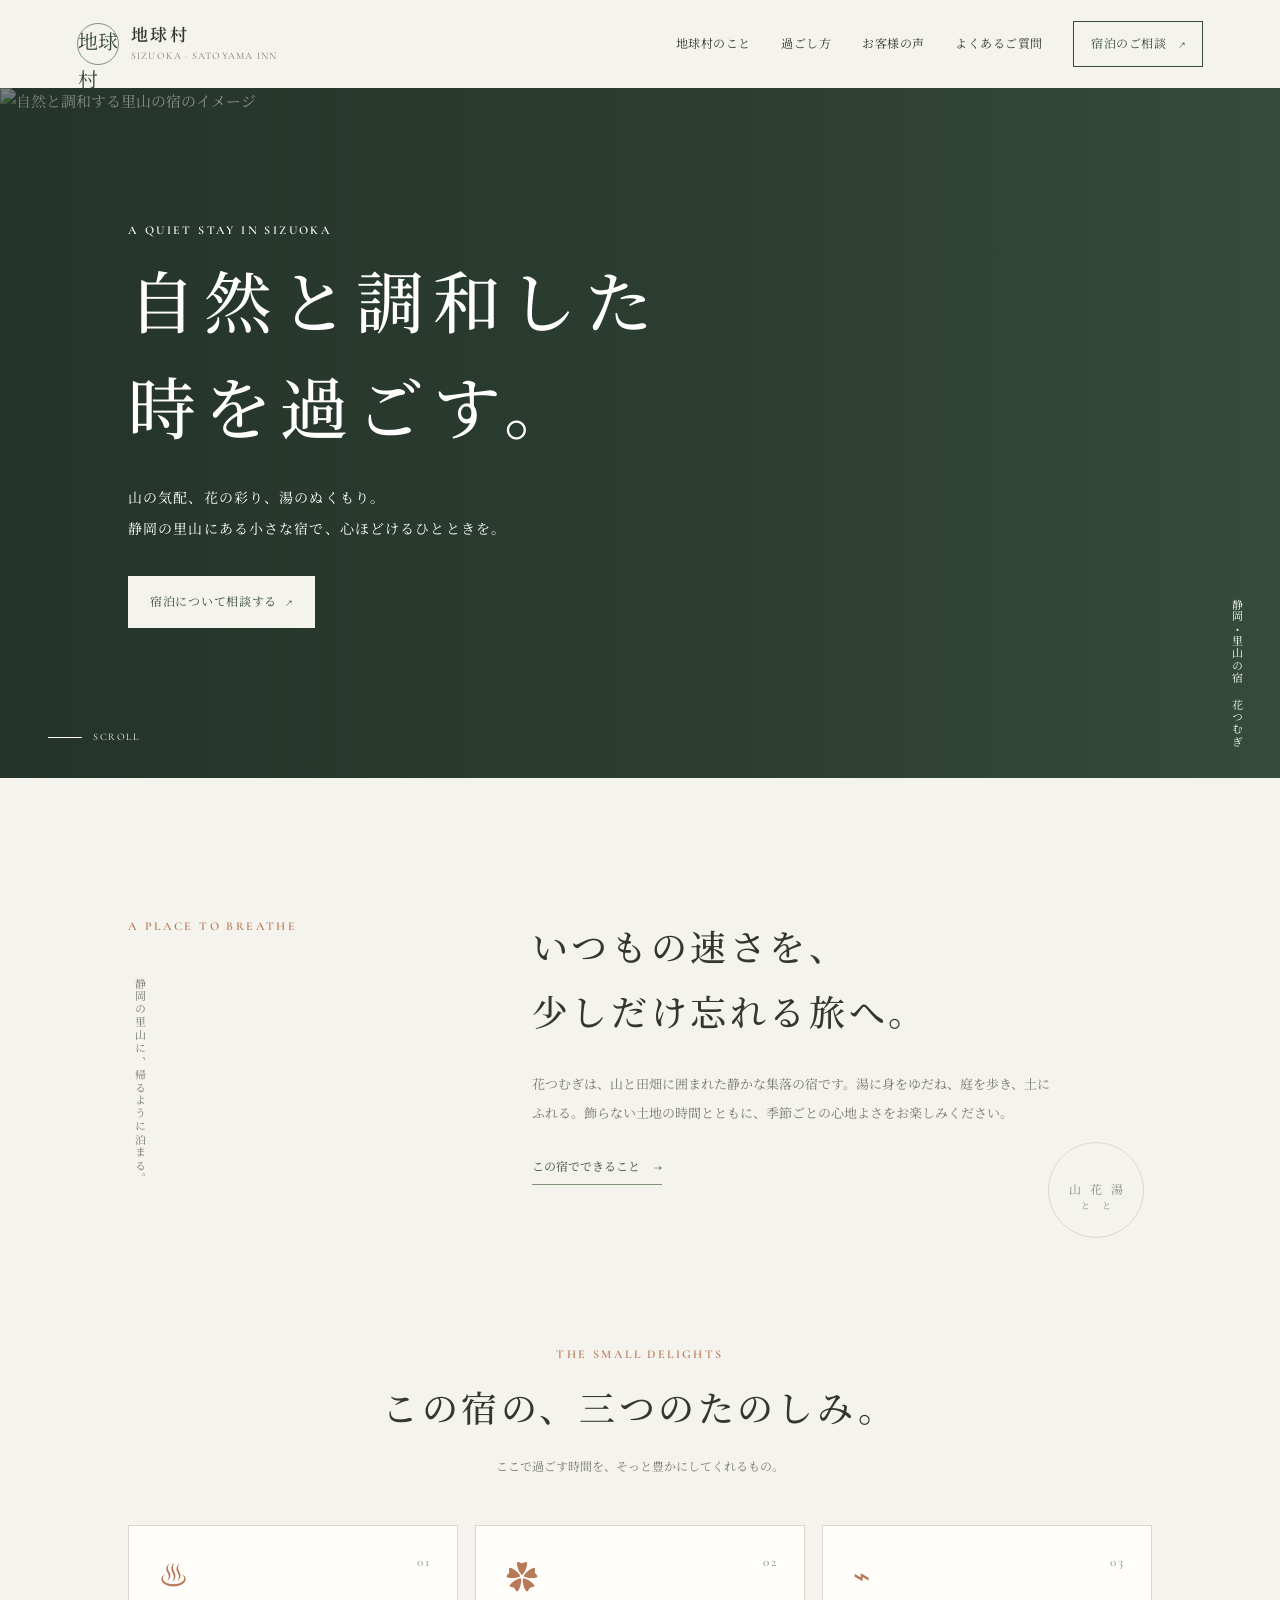
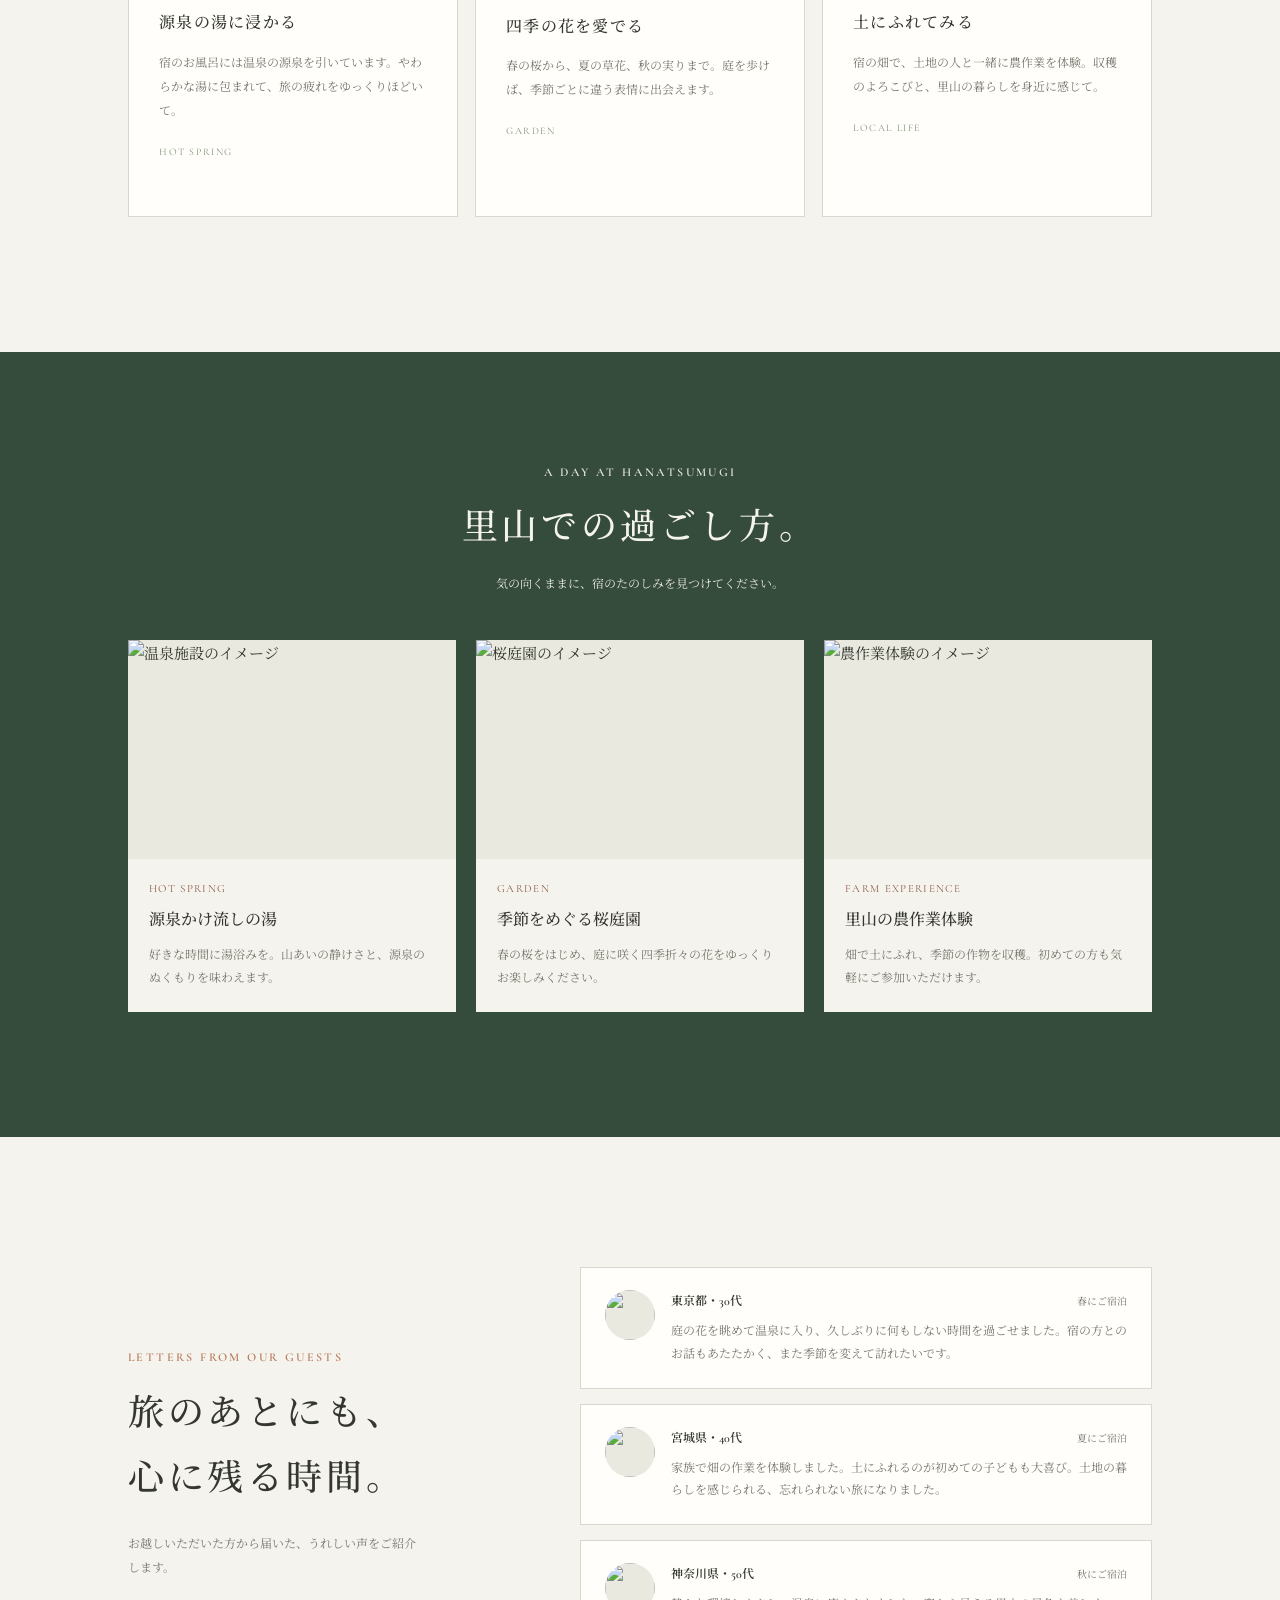
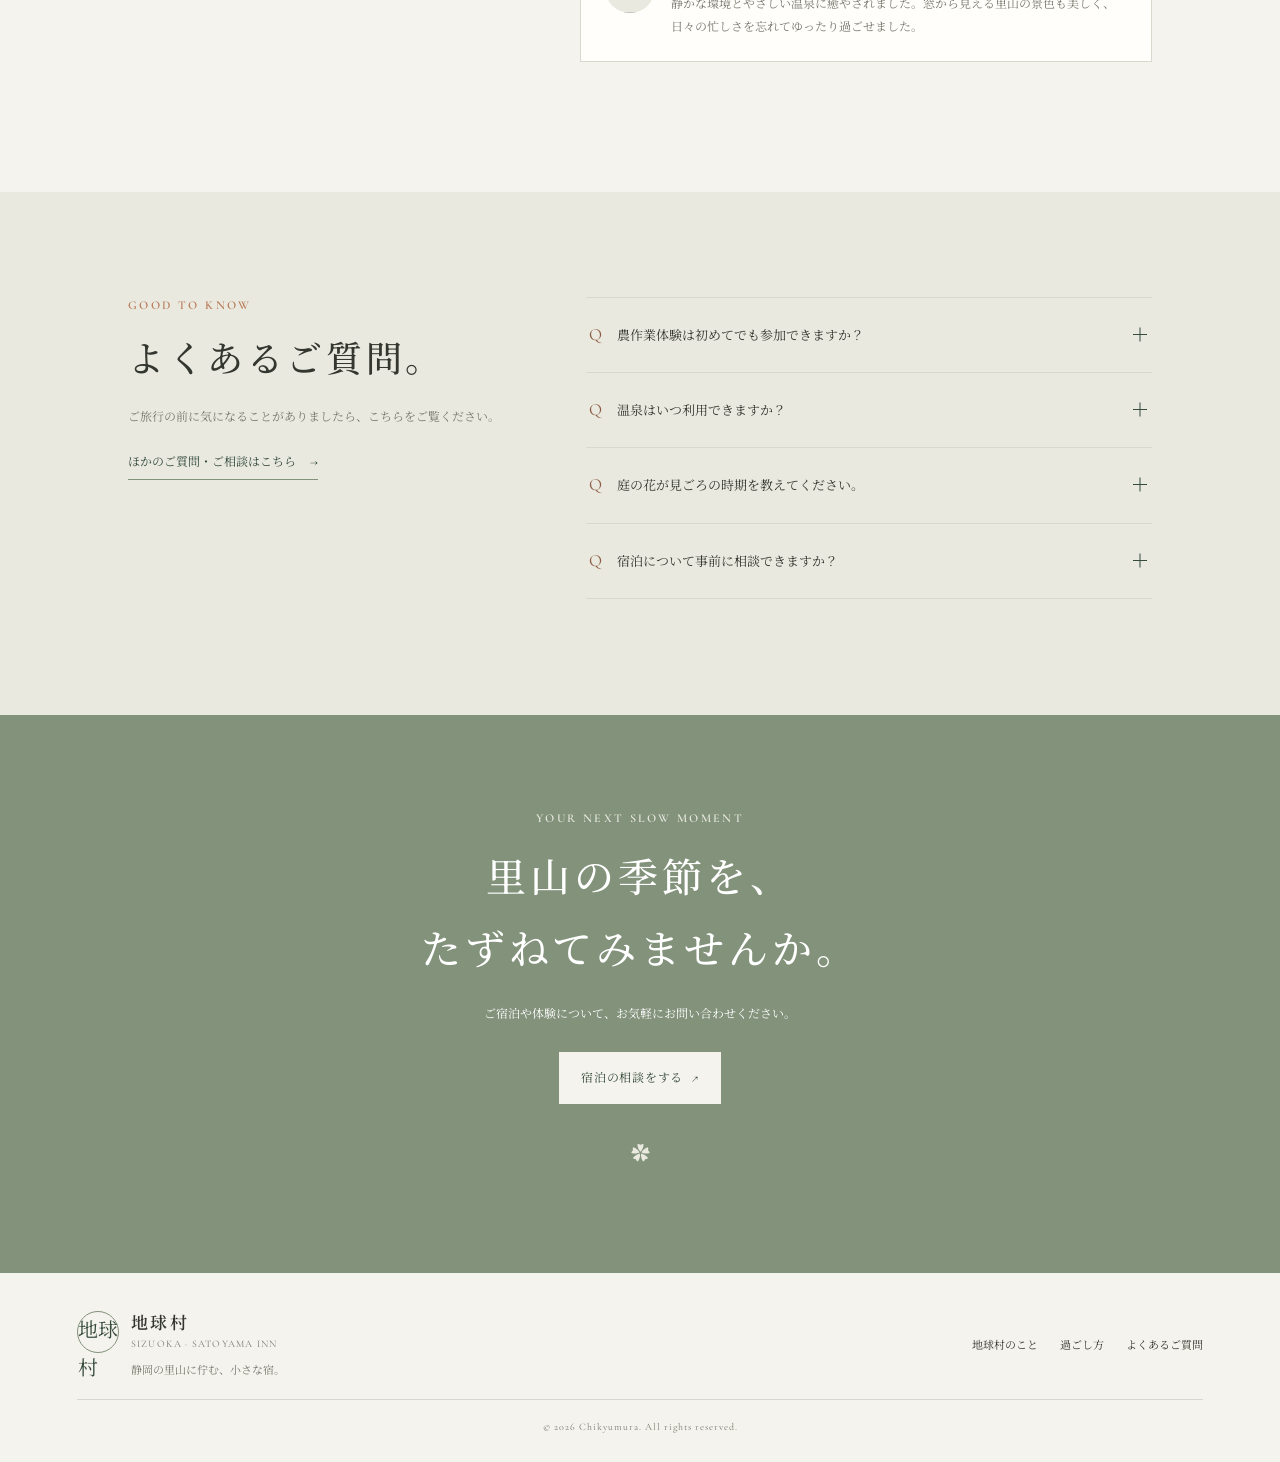
==== commit 98b658d6: "hhh" ====
--- a/lp-01/index.html
+++ b/lp-01/index.html
@@ -3,9 +3,9 @@
 <head>
     <meta charset="UTF-8">
     <meta name="viewport" content="width=device-width, initial-scale=1.0">
-    <meta name="description" content="秋田の里山に佇む、小さな宿「花つむぎ」。源泉の湯と四季の庭、土地の暮らしにふれる滞在をお楽しみください。">
+    <meta name="description" content="静岡の里山に佇む、小さな宿「地球村」。源泉の湯と四季の庭、土地の暮らしにふれる滞在をお楽しみください。">
     <meta name="theme-color" content="#f5f3ed">
-    <title>花つむぎ | 秋田の里山に佇む小さな宿</title>
+    <title>地球村 | 静岡の里山に佇む小さな宿</title>
     <link rel="preconnect" href="https://fonts.googleapis.com">
     <link rel="preconnect" href="https://fonts.gstatic.com" crossorigin>
     <link href="https://fonts.googleapis.com/css2?family=Cormorant+Garamond:wght@400;500;600&family=Noto+Serif+JP:wght@400;500;600;700&display=swap" rel="stylesheet">
@@ -14,10 +14,10 @@
 </head>
 <body>
     <header class="site-header">
-        <a class="brand" href="#top" aria-label="花つむぎ ホーム">
-            <span class="brand-mark" aria-hidden="true">花</span>
+        <a class="brand" href="#top" aria-label="地球村 ホーム">
+            <span class="brand-mark" aria-hidden="true">地球村</span>
             <span class="brand-copy">
-                <span class="brand-name">花つむぎ</span>
+                <span class="brand-name">地球村</span>
                 <span class="brand-caption">SIZUOKA · SATOYAMA INN</span>
             </span>
         </a>
@@ -25,7 +25,7 @@
             <span></span><span></span>
         </button>
         <nav class="primary-nav" id="primary-nav" aria-label="メインナビゲーション">
-            <a href="#story">花つむぎのこと</a>
+            <a href="#story">地球村のこと</a>
             <a href="#stay">過ごし方</a>
             <a href="#voices">お客様の声</a>
             <a href="#faq">よくあるご質問</a>
@@ -35,7 +35,7 @@
 
     <main id="top">
         <section class="hero" aria-labelledby="hero-title">
-            <img class="hero-image" src="lp-01../img/sakura.webp" alt="自然と調和する里山の宿のイメージ">
+            <img class="hero-image" src="lp-01/img/sakura.webp" alt="自然と調和する里山の宿のイメージ">
             <div class="hero-shade"></div>
             <div class="hero-content">
                 <p class="eyebrow hero-eyebrow">A QUIET STAY IN SIZUOKA</p>
@@ -135,20 +135,20 @@
     </main>
 
     <footer class="site-footer">
-        <a class="brand footer-brand" href="#top" aria-label="花つむぎ ホーム">
-            <span class="brand-mark" aria-hidden="true">花</span>
+        <a class="brand footer-brand" href="#top" aria-label="地球村 ホーム">
+            <span class="brand-mark" aria-hidden="true">地球村</span>
             <span class="brand-copy">
-                <span class="brand-name">花つむぎ</span>
-                <span class="brand-caption">AKITA · SATOYAMA INN</span>
+                <span class="brand-name">地球村</span>
+                <span class="brand-caption">SIZUOKA · SATOYAMA INN</span>
             </span>
         </a>
         <p>静岡の里山に佇む、小さな宿。</p>
         <nav class="footer-nav" aria-label="フッターナビゲーション">
-            <a href="#story">花つむぎのこと</a>
+            <a href="#story">地球村のこと</a>
             <a href="#stay">過ごし方</a>
             <a href="#faq">よくあるご質問</a>
         </nav>
-        <small>© 2026 Hanatsumugi. All rights reserved.</small>
+        <small>© 2026 Chikyumura. All rights reserved.</small>
     </footer>
 </body>
 </html>
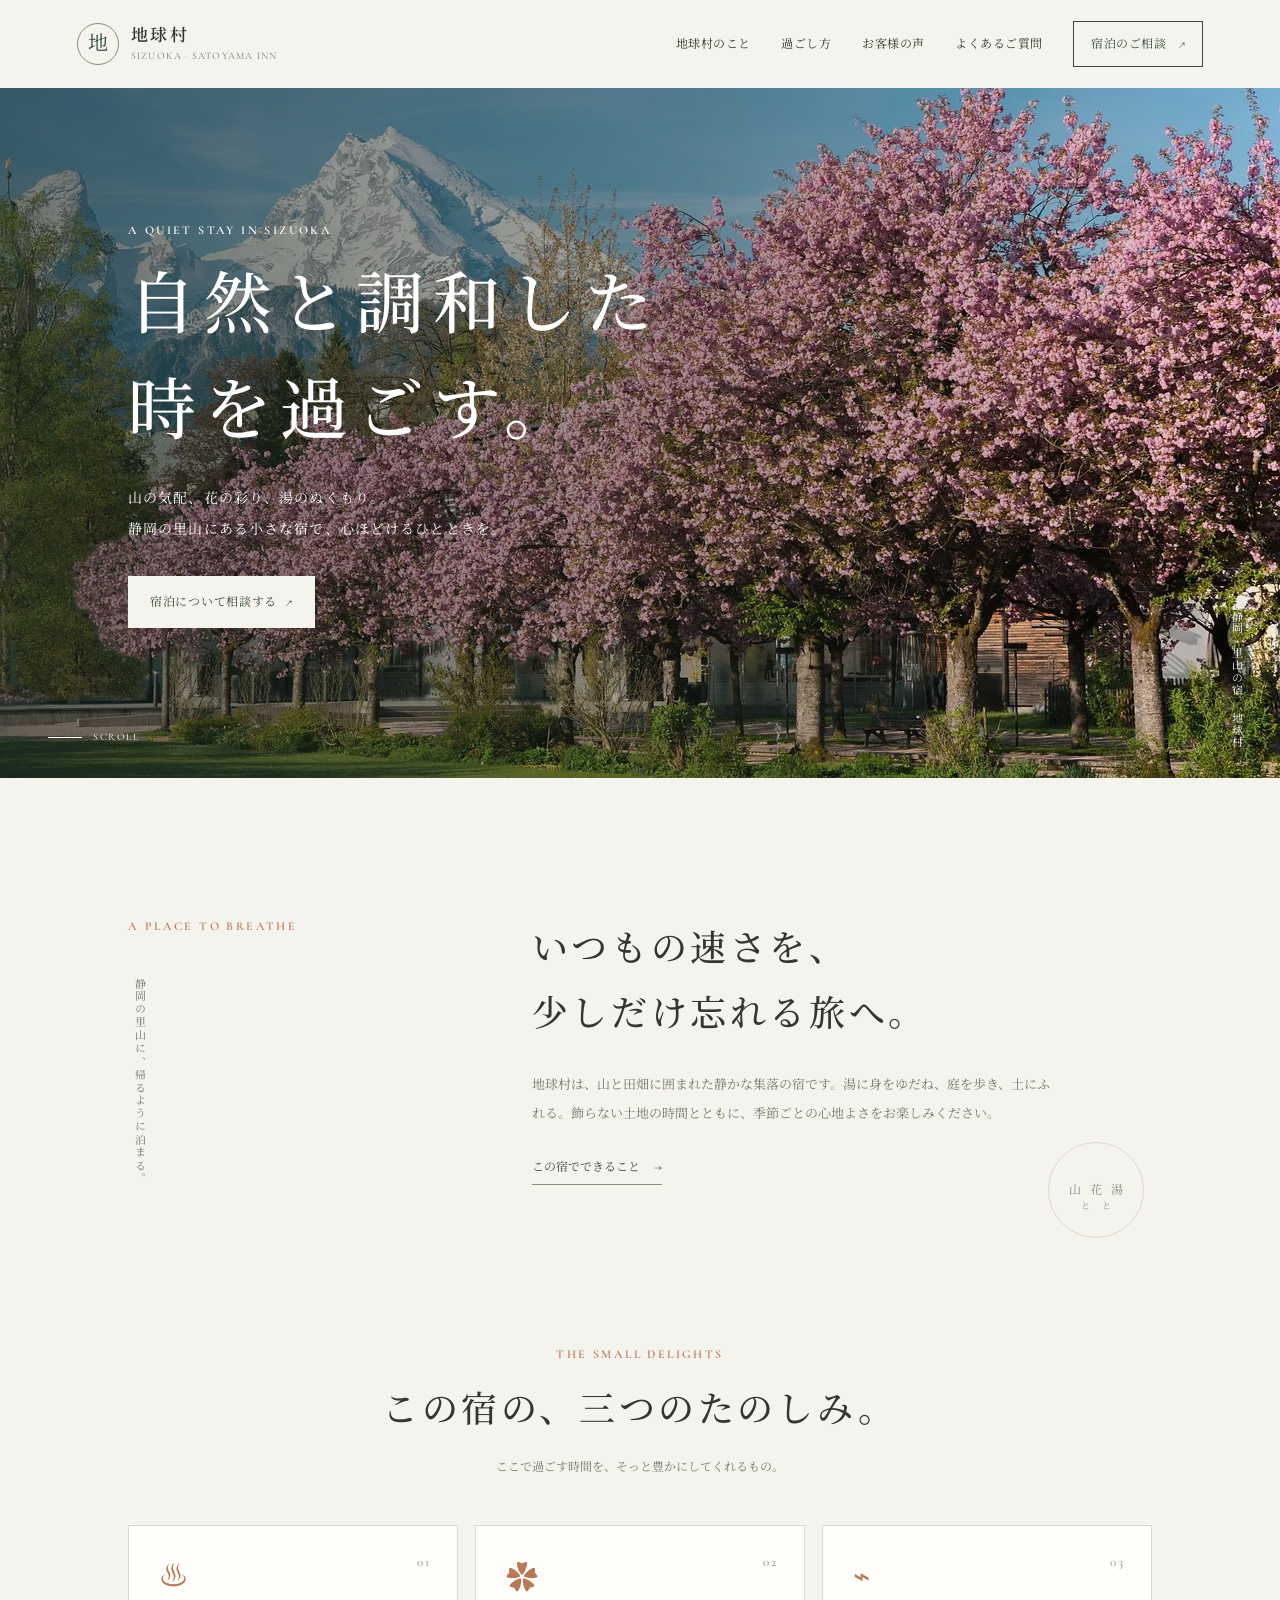
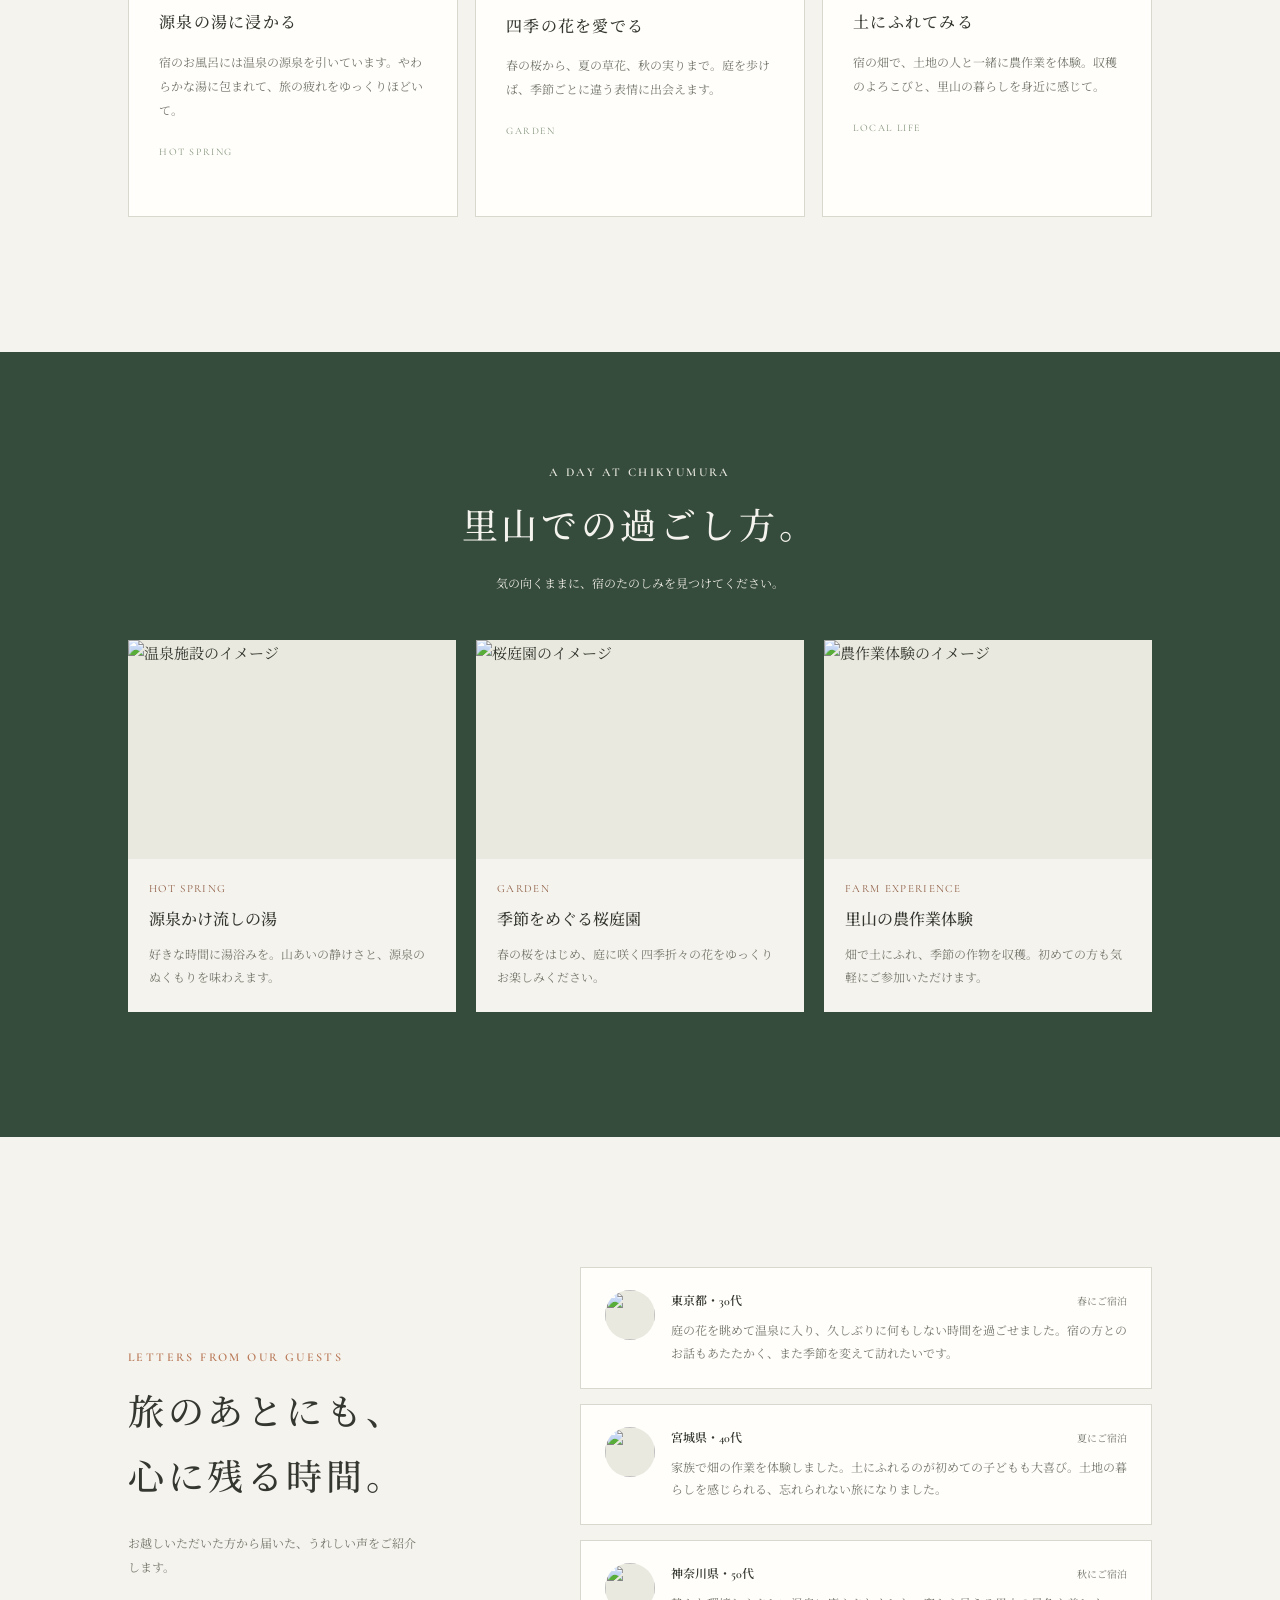
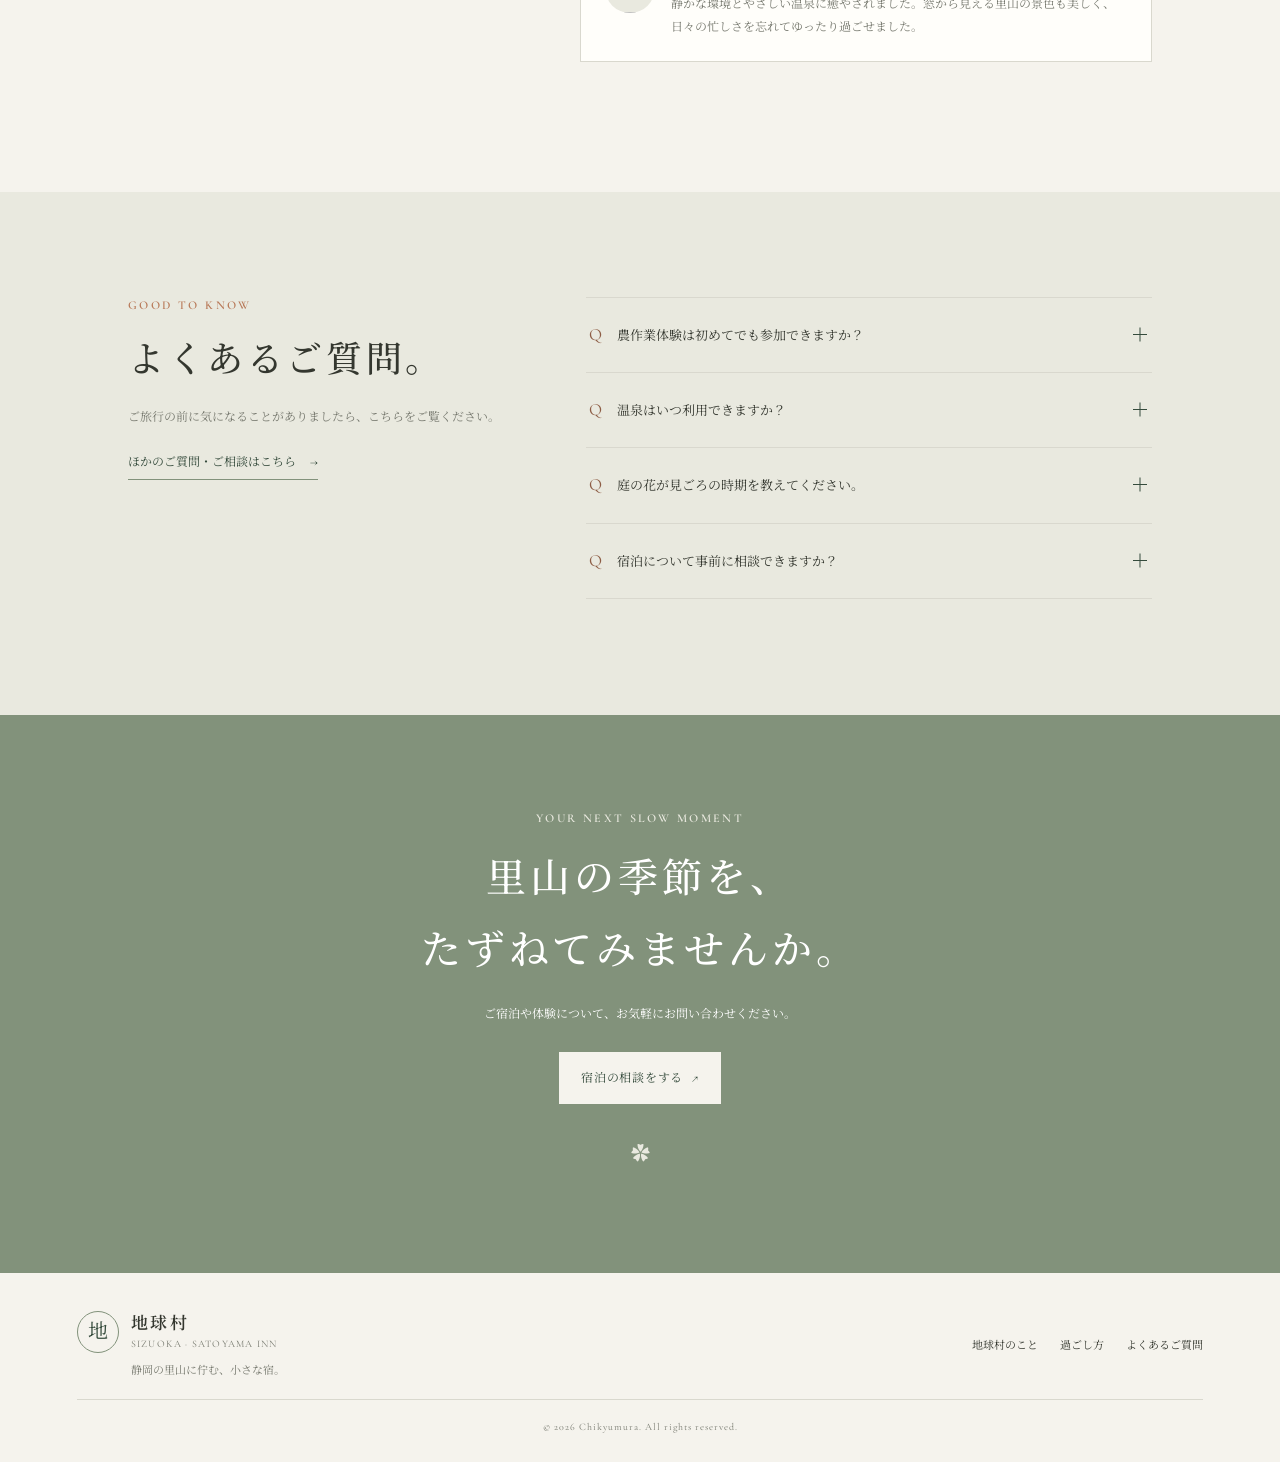
==== commit c0c29bae: "iii" ====
--- a/lp-01/index.html
+++ b/lp-01/index.html
@@ -15,7 +15,7 @@
 <body>
     <header class="site-header">
         <a class="brand" href="#top" aria-label="地球村 ホーム">
-            <span class="brand-mark" aria-hidden="true">地球村</span>
+            <span class="brand-mark" aria-hidden="true">地</span>
             <span class="brand-copy">
                 <span class="brand-name">地球村</span>
                 <span class="brand-caption">SIZUOKA · SATOYAMA INN</span>
@@ -35,7 +35,7 @@
 
     <main id="top">
         <section class="hero" aria-labelledby="hero-title">
-            <img class="hero-image" src="lp-01/img/sakura.webp" alt="自然と調和する里山の宿のイメージ">
+            <img class="hero-image" src="img/sakura.webp" alt="自然と調和する里山の宿のイメージ">
             <div class="hero-shade"></div>
             <div class="hero-content">
                 <p class="eyebrow hero-eyebrow">A QUIET STAY IN SIZUOKA</p>
@@ -43,7 +43,7 @@
                 <p class="hero-description">山の気配、花の彩り、湯のぬくもり。<br>静岡の里山にある小さな宿で、心ほどけるひとときを。</p>
                 <a class="button button-light" href="#reservation">宿泊について相談する <span aria-hidden="true">↗</span></a>
             </div>
-            <p class="hero-note">静岡・里山の宿　花つむぎ</p>
+            <p class="hero-note">静岡・里山の宿　地球村</p>
             <a class="scroll-cue" href="#story"><span></span>SCROLL</a>
         </section>
 
@@ -54,7 +54,7 @@
             </div>
             <div class="intro-copy">
                 <h2 id="story-title">いつもの速さを、<br>少しだけ忘れる旅へ。</h2>
-                <p>花つむぎは、山と田畑に囲まれた静かな集落の宿です。湯に身をゆだね、庭を歩き、土にふれる。飾らない土地の時間とともに、季節ごとの心地よさをお楽しみください。</p>
+                <p>地球村は、山と田畑に囲まれた静かな集落の宿です。湯に身をゆだね、庭を歩き、土にふれる。飾らない土地の時間とともに、季節ごとの心地よさをお楽しみください。</p>
                 <a class="text-link" href="#stay">この宿でできること <span aria-hidden="true">→</span></a>
             </div>
             <div class="intro-stamp" aria-hidden="true"><span>山</span><span>と</span><span>花</span><span>と</span><span>湯</span></div>
@@ -94,7 +94,7 @@
         <section class="stay-section" id="stay" aria-labelledby="stay-title">
             <div class="section-wrap">
                 <div class="section-heading section-heading-light">
-                    <p class="eyebrow">A DAY AT HANATSUMUGI</p>
+                    <p class="eyebrow">A DAY AT CHIKYUMURA</p>
                     <h2 id="stay-title">里山での過ごし方。</h2>
                     <p>気の向くままに、宿のたのしみを見つけてください。</p>
                 </div>
@@ -136,7 +136,7 @@
 
     <footer class="site-footer">
         <a class="brand footer-brand" href="#top" aria-label="地球村 ホーム">
-            <span class="brand-mark" aria-hidden="true">地球村</span>
+            <span class="brand-mark" aria-hidden="true">地</span>
             <span class="brand-copy">
                 <span class="brand-name">地球村</span>
                 <span class="brand-caption">SIZUOKA · SATOYAMA INN</span>
